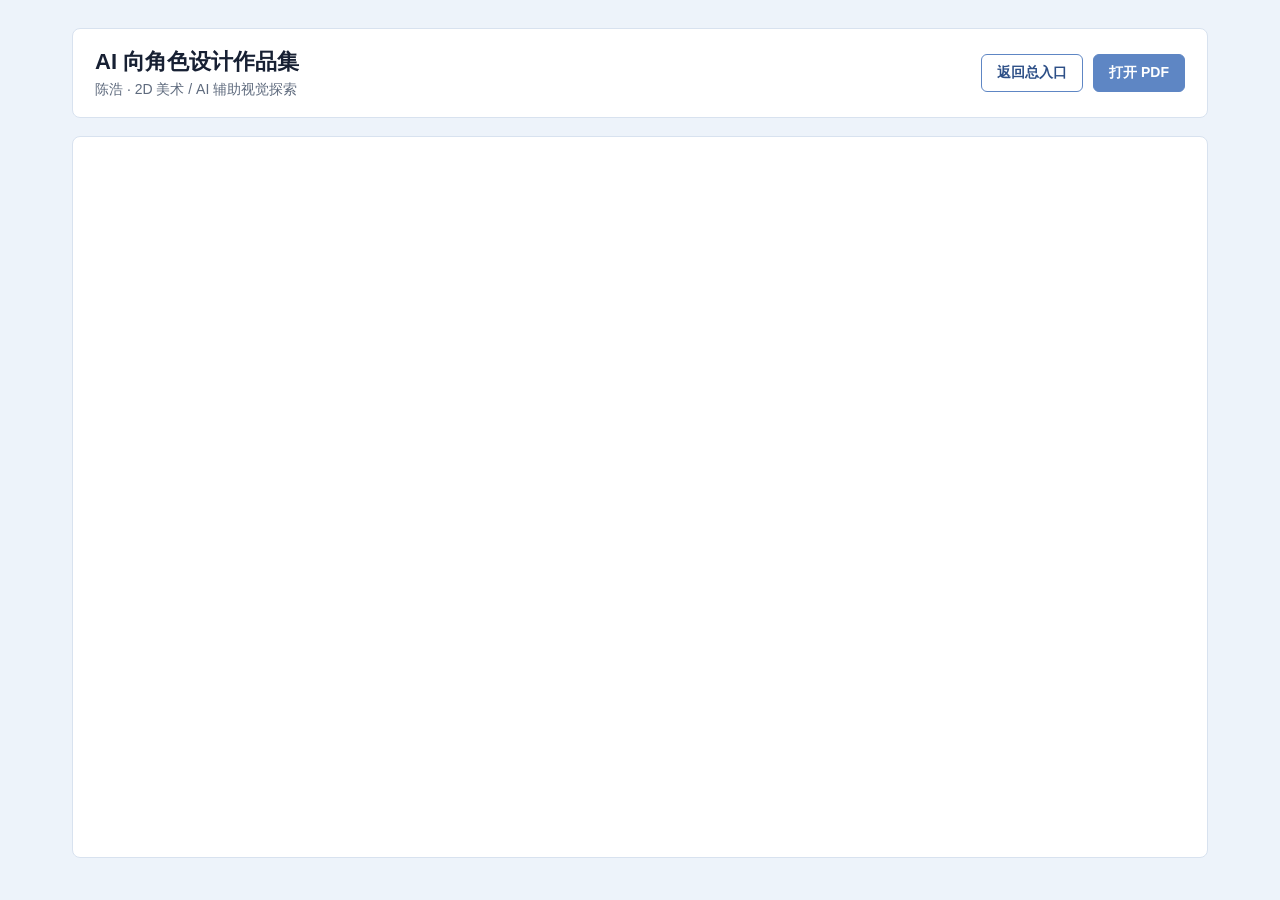
==== portfolio-ai/index.html @ c05005b7 "Publish portfolio pages" ====
<!doctype html>
<html lang="zh-CN">
  <head>
    <meta charset="utf-8" />
    <meta name="viewport" content="width=device-width, initial-scale=1" />
    <title>AI 向角色设计作品集 - 陈浩</title>
    <link rel="stylesheet" href="../styles.css" />
  </head>
  <body>
    <main class="shell">
      <header class="topbar">
        <div class="brand">
          <strong>AI 向角色设计作品集</strong>
          <span>陈浩 · 2D 美术 / AI 辅助视觉探索</span>
        </div>
        <nav class="actions" aria-label="页面操作">
          <a class="button" href="../">返回总入口</a>
          <a class="button primary" href="../assets/portfolio-ai.pdf">打开 PDF</a>
        </nav>
      </header>

      <section class="viewer" aria-label="AI 向角色设计作品集 PDF">
        <object data="../assets/portfolio-ai.pdf" type="application/pdf">
          <iframe title="AI 向角色设计作品集 PDF" src="../assets/portfolio-ai.pdf"></iframe>
        </object>
      </section>
    </main>
  </body>
</html>
---- styles.css ----
:root {
  color-scheme: light;
  --ink: #172033;
  --muted: #5e6a7d;
  --line: #d8e2ef;
  --panel: #f5f8fc;
  --accent: #5e86c4;
  --accent-dark: #2d4f87;
  --white: #ffffff;
}

* {
  box-sizing: border-box;
}

body {
  margin: 0;
  min-height: 100vh;
  font-family: "Microsoft YaHei", "PingFang SC", Arial, sans-serif;
  color: var(--ink);
  background: #edf3fa;
}

a {
  color: inherit;
}

.shell {
  max-width: 1180px;
  margin: 0 auto;
  padding: 28px 22px 36px;
}

.topbar {
  display: flex;
  align-items: center;
  justify-content: space-between;
  gap: 20px;
  padding: 18px 22px;
  background: var(--white);
  border: 1px solid var(--line);
  border-radius: 8px;
}

.brand {
  display: grid;
  gap: 4px;
}

.brand strong {
  font-size: 22px;
  letter-spacing: 0;
}

.brand span {
  color: var(--muted);
  font-size: 14px;
}

.actions {
  display: flex;
  flex-wrap: wrap;
  gap: 10px;
}

.button {
  display: inline-flex;
  align-items: center;
  justify-content: center;
  min-height: 38px;
  padding: 0 15px;
  border: 1px solid var(--accent);
  border-radius: 6px;
  color: var(--accent-dark);
  background: var(--white);
  text-decoration: none;
  font-size: 14px;
  font-weight: 700;
}

.button.primary {
  color: var(--white);
  background: var(--accent);
}

.grid {
  display: grid;
  grid-template-columns: repeat(2, minmax(0, 1fr));
  gap: 18px;
  margin-top: 18px;
}

.card {
  display: grid;
  gap: 14px;
  padding: 22px;
  background: var(--white);
  border: 1px solid var(--line);
  border-radius: 8px;
}

.card h2 {
  margin: 0;
  font-size: 22px;
}

.card p,
.notice p {
  margin: 0;
  color: var(--muted);
  line-height: 1.7;
}

.viewer {
  margin-top: 18px;
  background: var(--white);
  border: 1px solid var(--line);
  border-radius: 8px;
  overflow: hidden;
}

.viewer iframe,
.viewer object {
  display: block;
  width: 100%;
  height: calc(100vh - 180px);
  min-height: 680px;
  border: 0;
}

.notice {
  margin-top: 18px;
  padding: 16px 18px;
  background: var(--panel);
  border: 1px solid var(--line);
  border-radius: 8px;
}

@media (max-width: 760px) {
  .topbar {
    align-items: flex-start;
    flex-direction: column;
  }

  .grid {
    grid-template-columns: 1fr;
  }

  .viewer iframe,
  .viewer object {
    height: 72vh;
    min-height: 520px;
  }
}
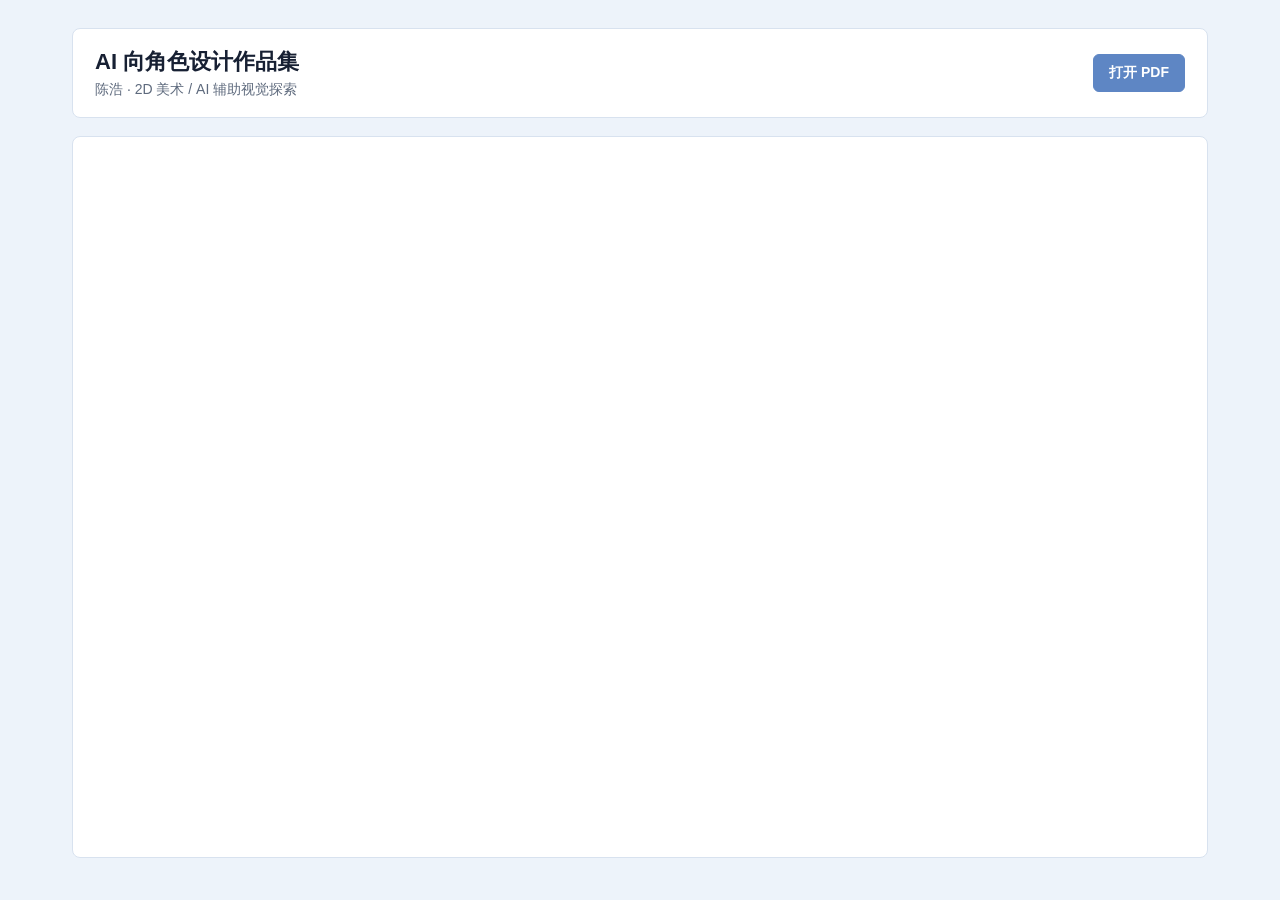
==== commit 396c5a7a: "Remove portfolio back links" ====
--- a/portfolio-ai/index.html
+++ b/portfolio-ai/index.html
@@ -14,7 +14,6 @@
           <span>陈浩 · 2D 美术 / AI 辅助视觉探索</span>
         </div>
         <nav class="actions" aria-label="页面操作">
-          <a class="button" href="../">返回总入口</a>
           <a class="button primary" href="../assets/portfolio-ai.pdf">打开 PDF</a>
         </nav>
       </header>
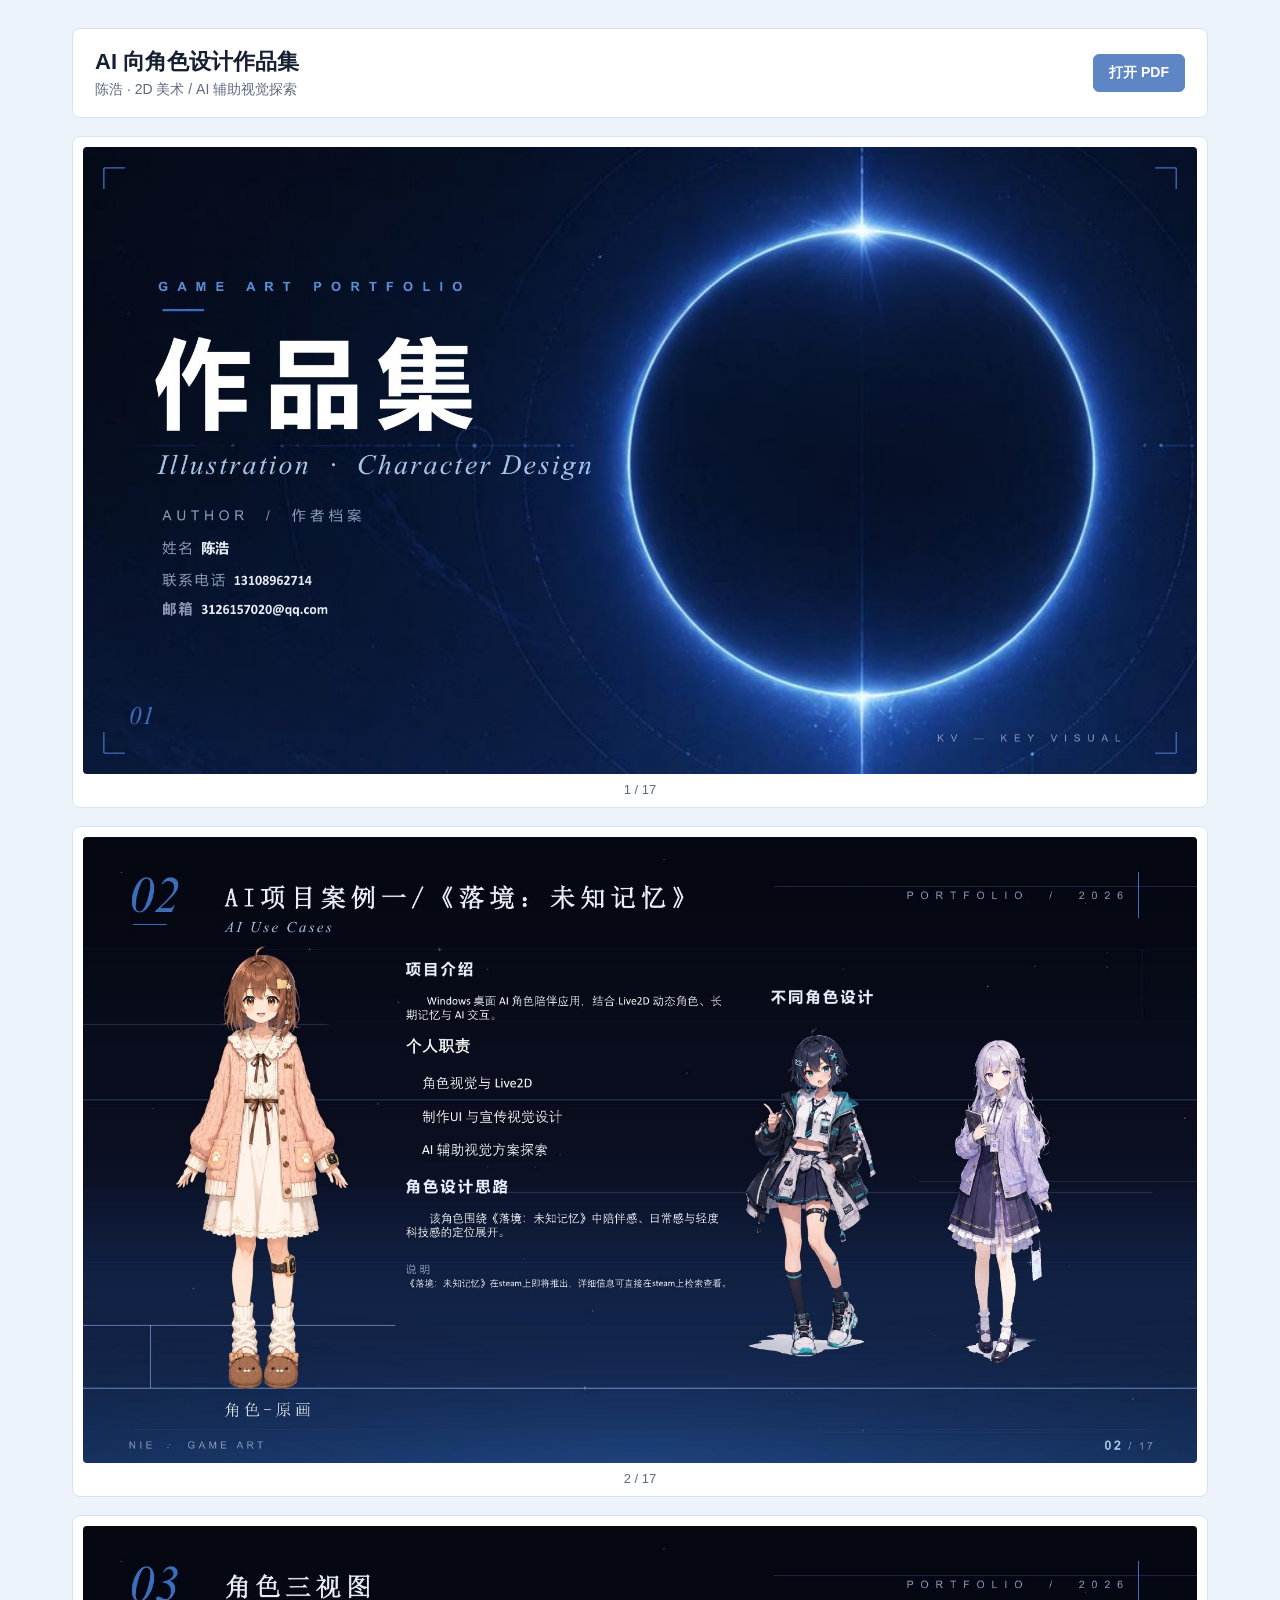
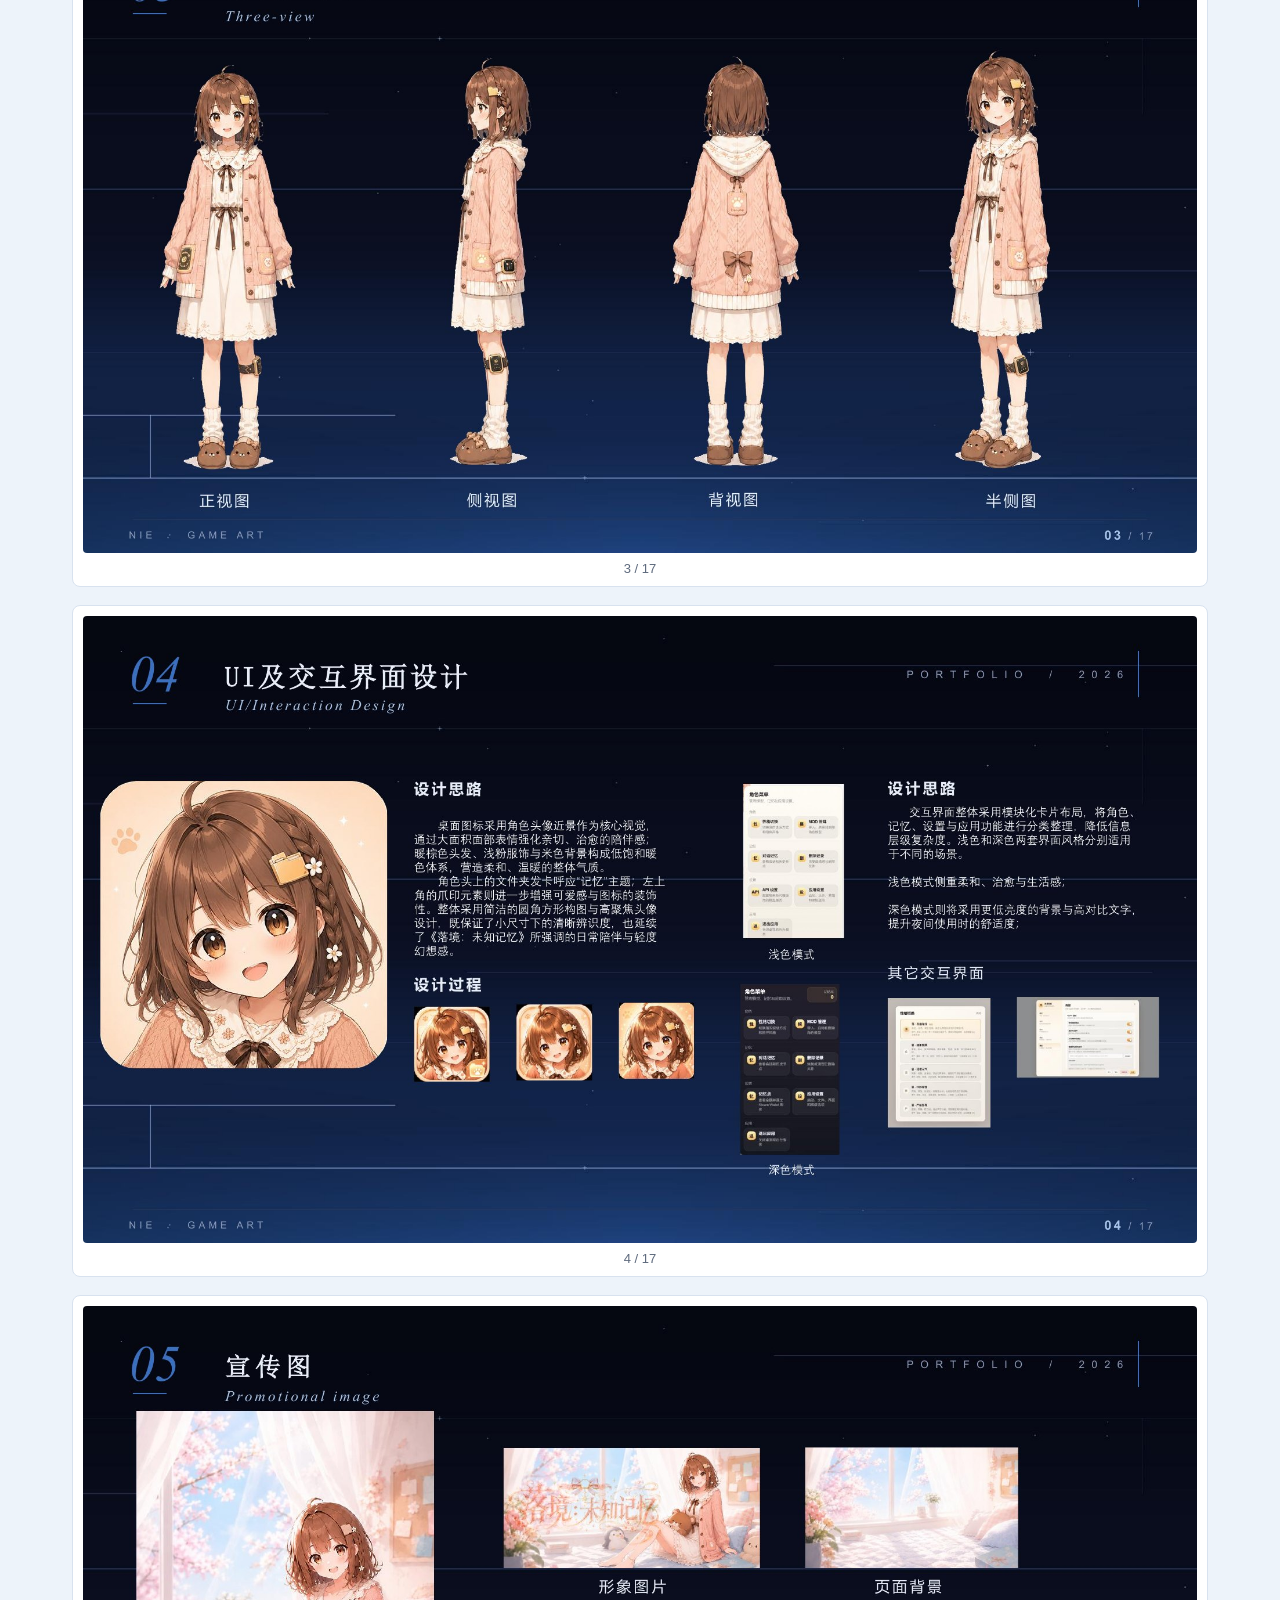
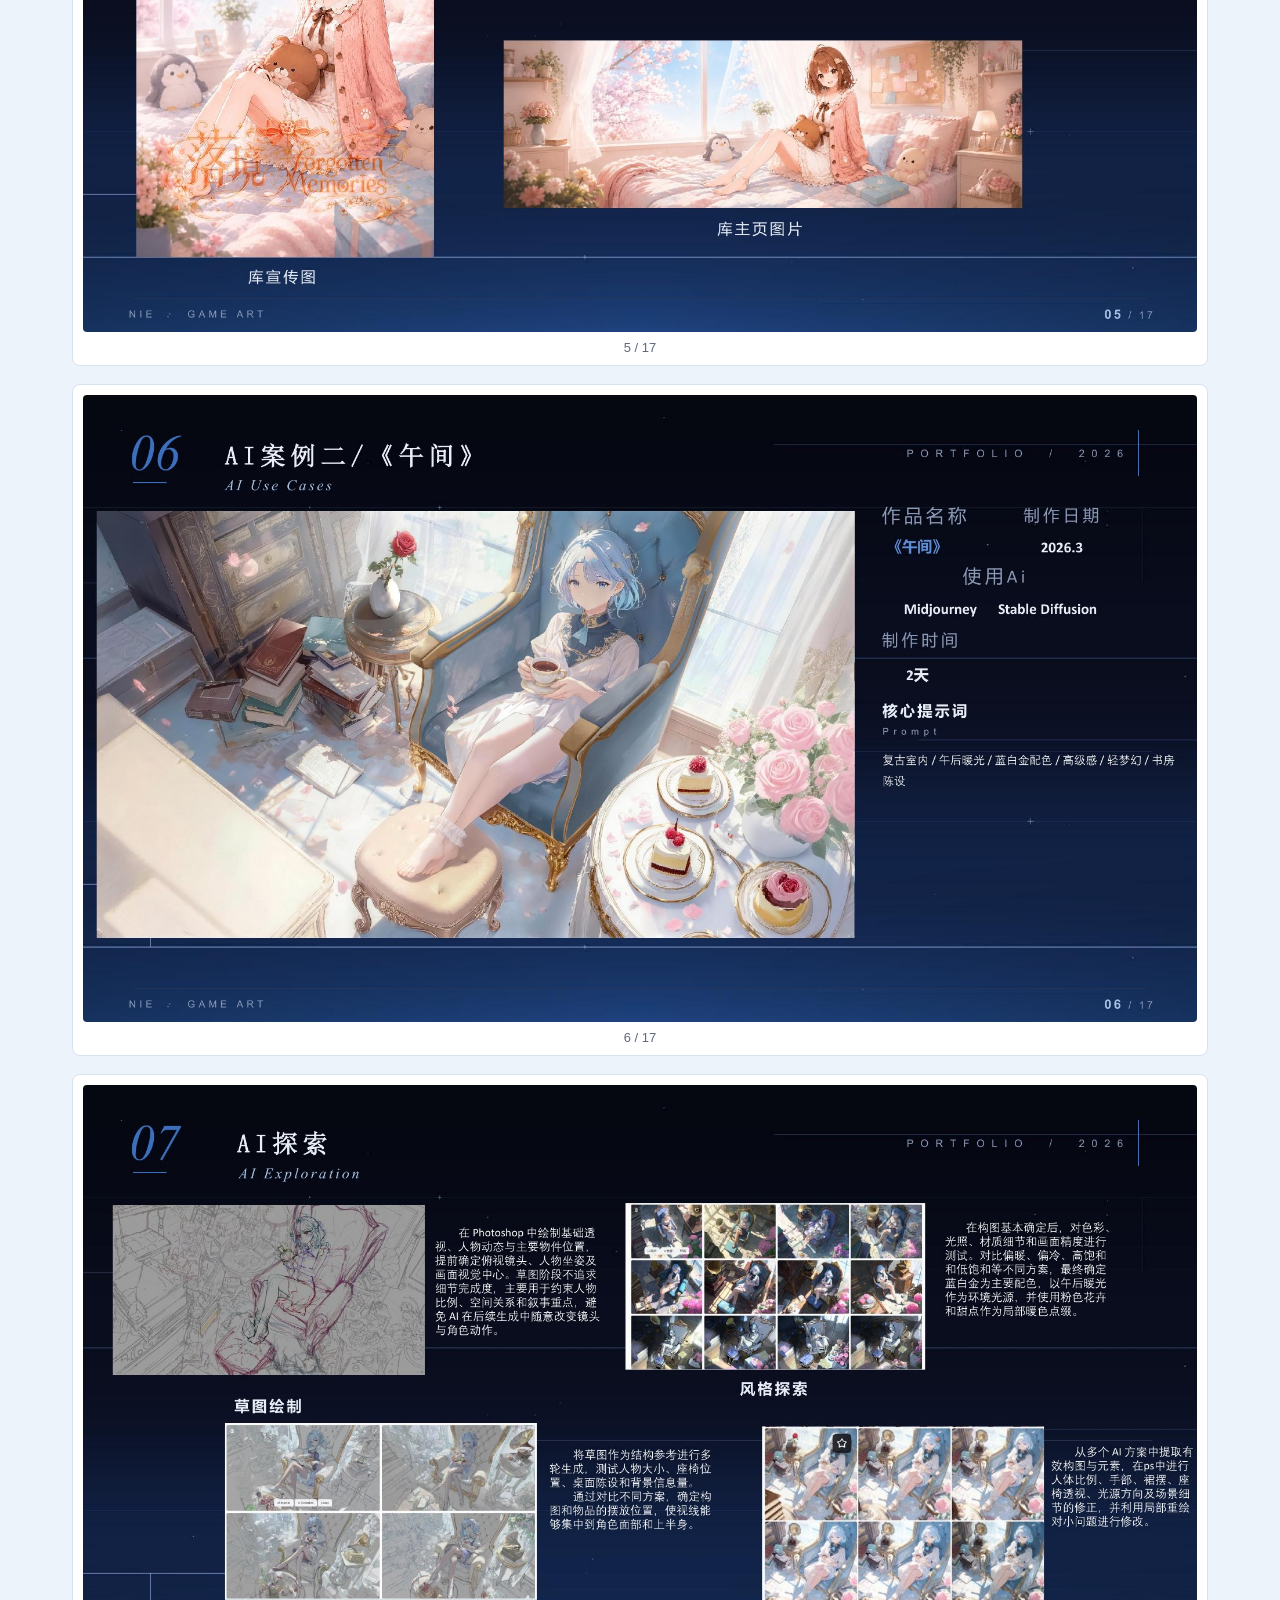
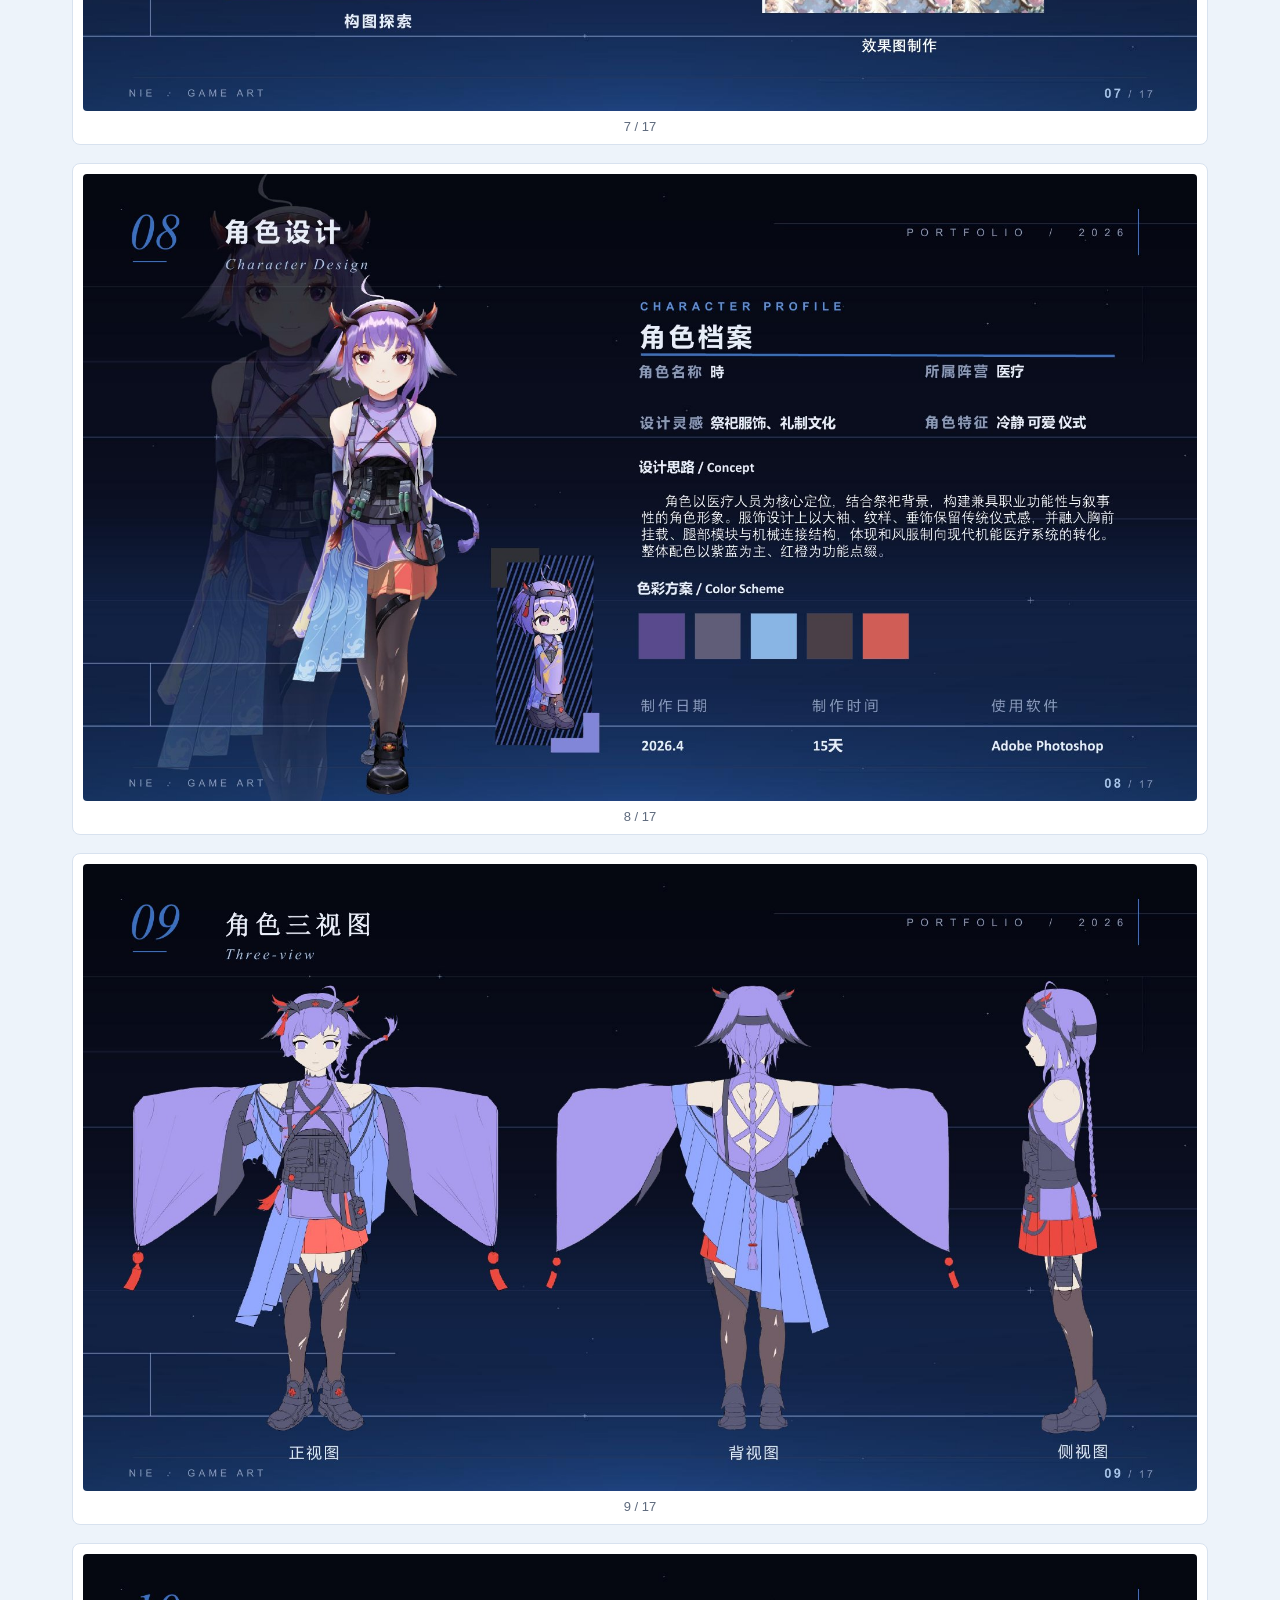
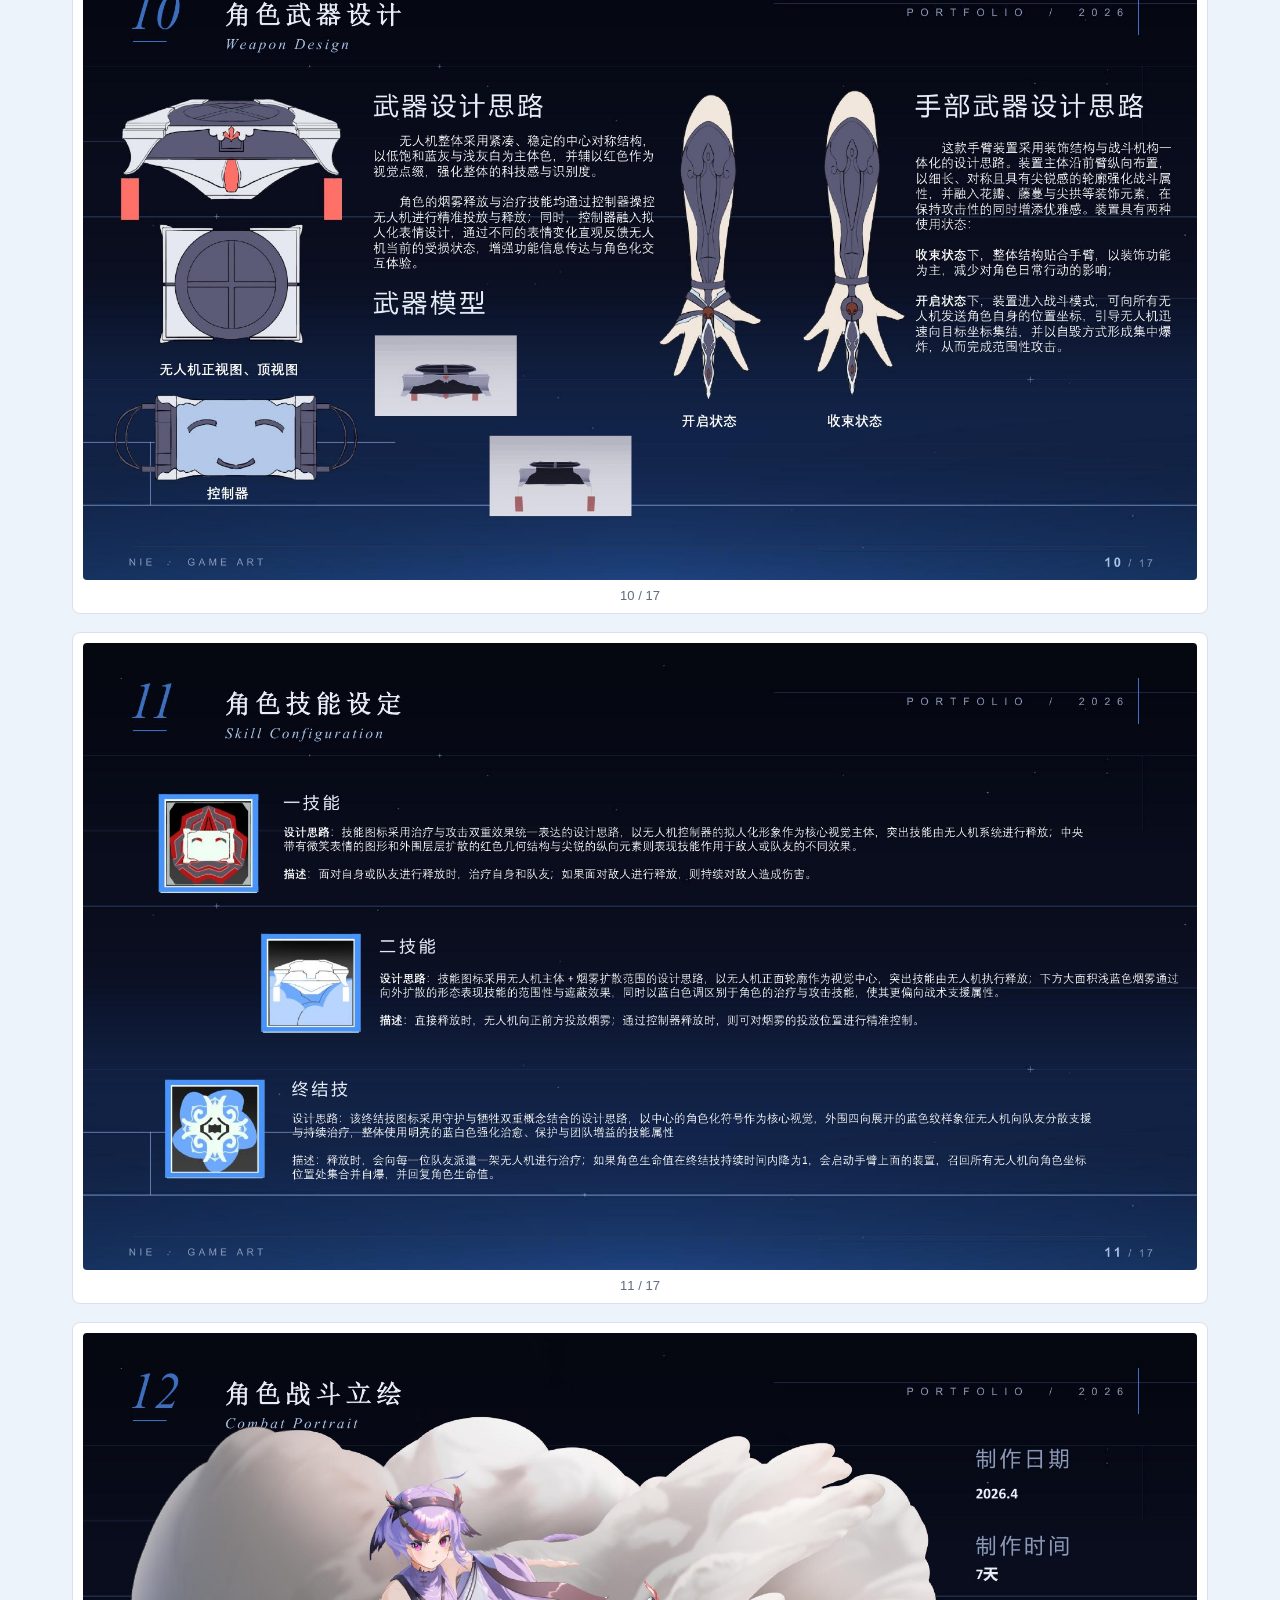
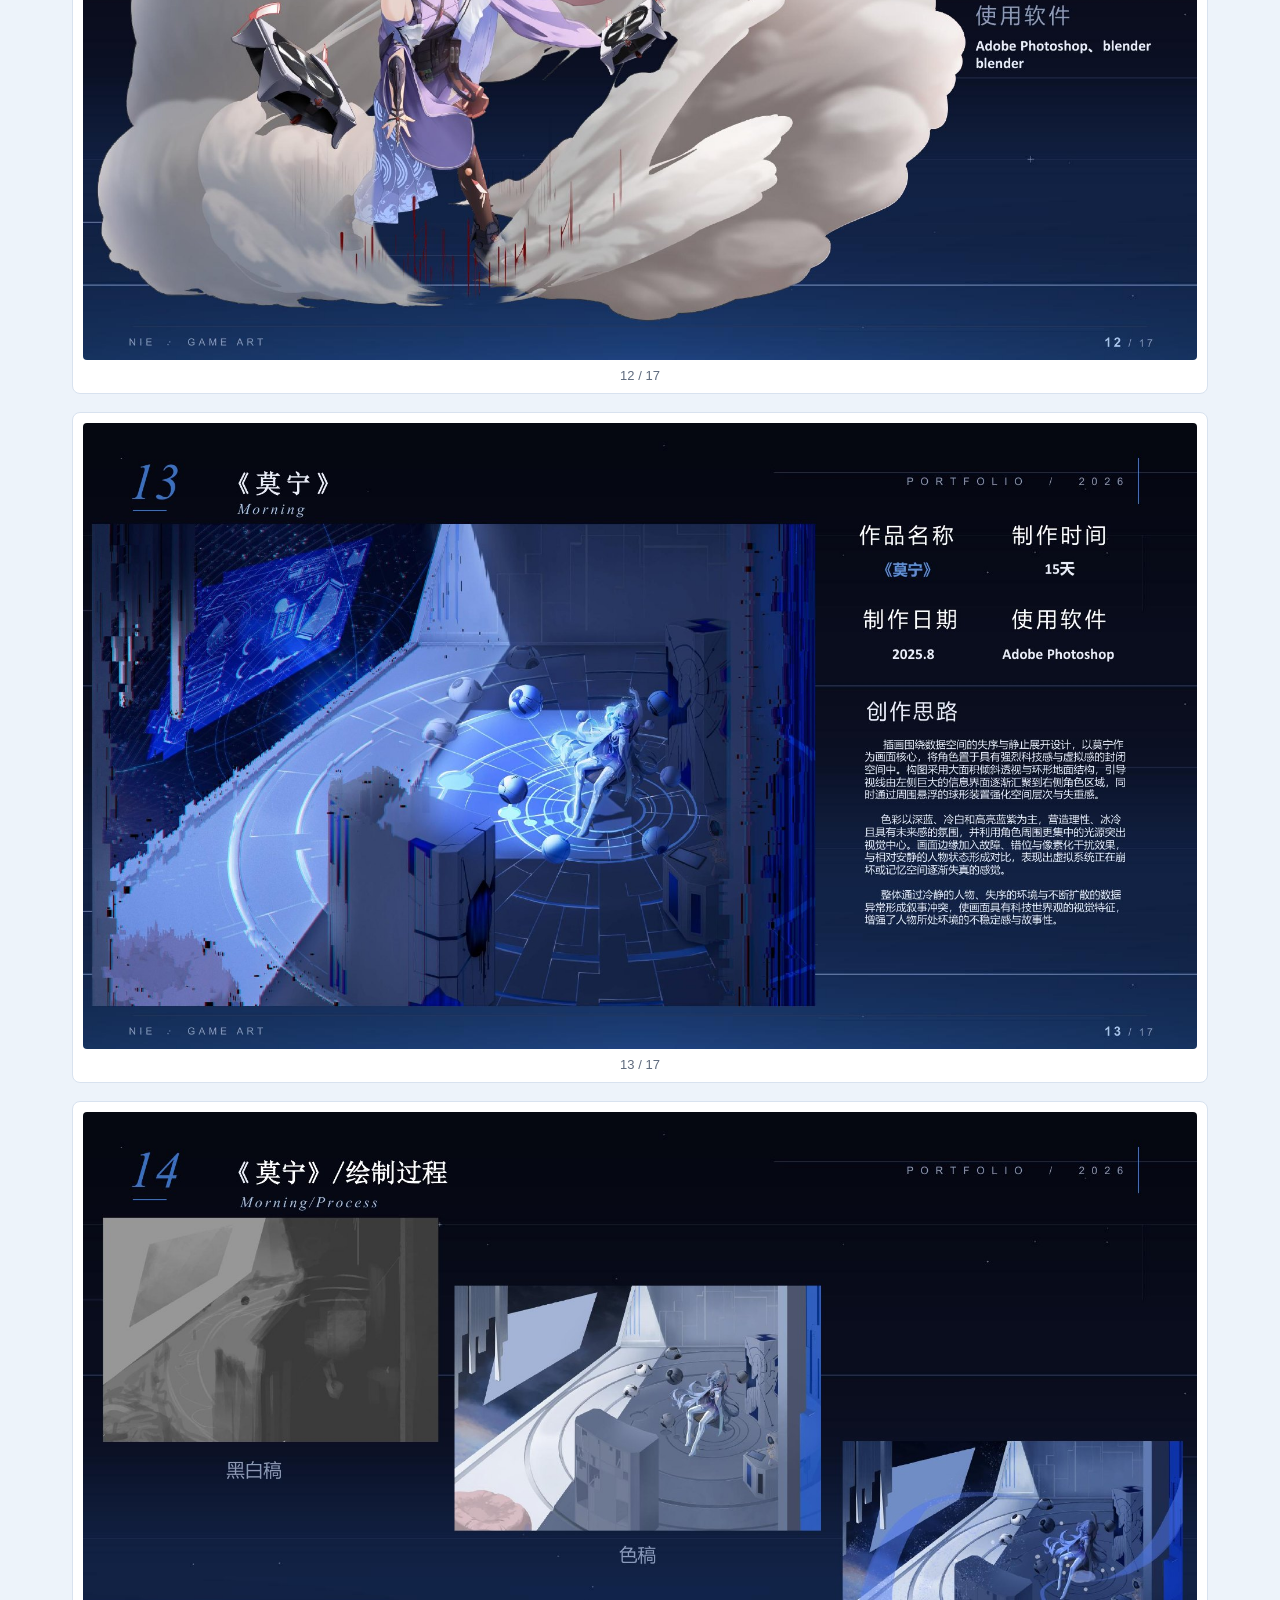
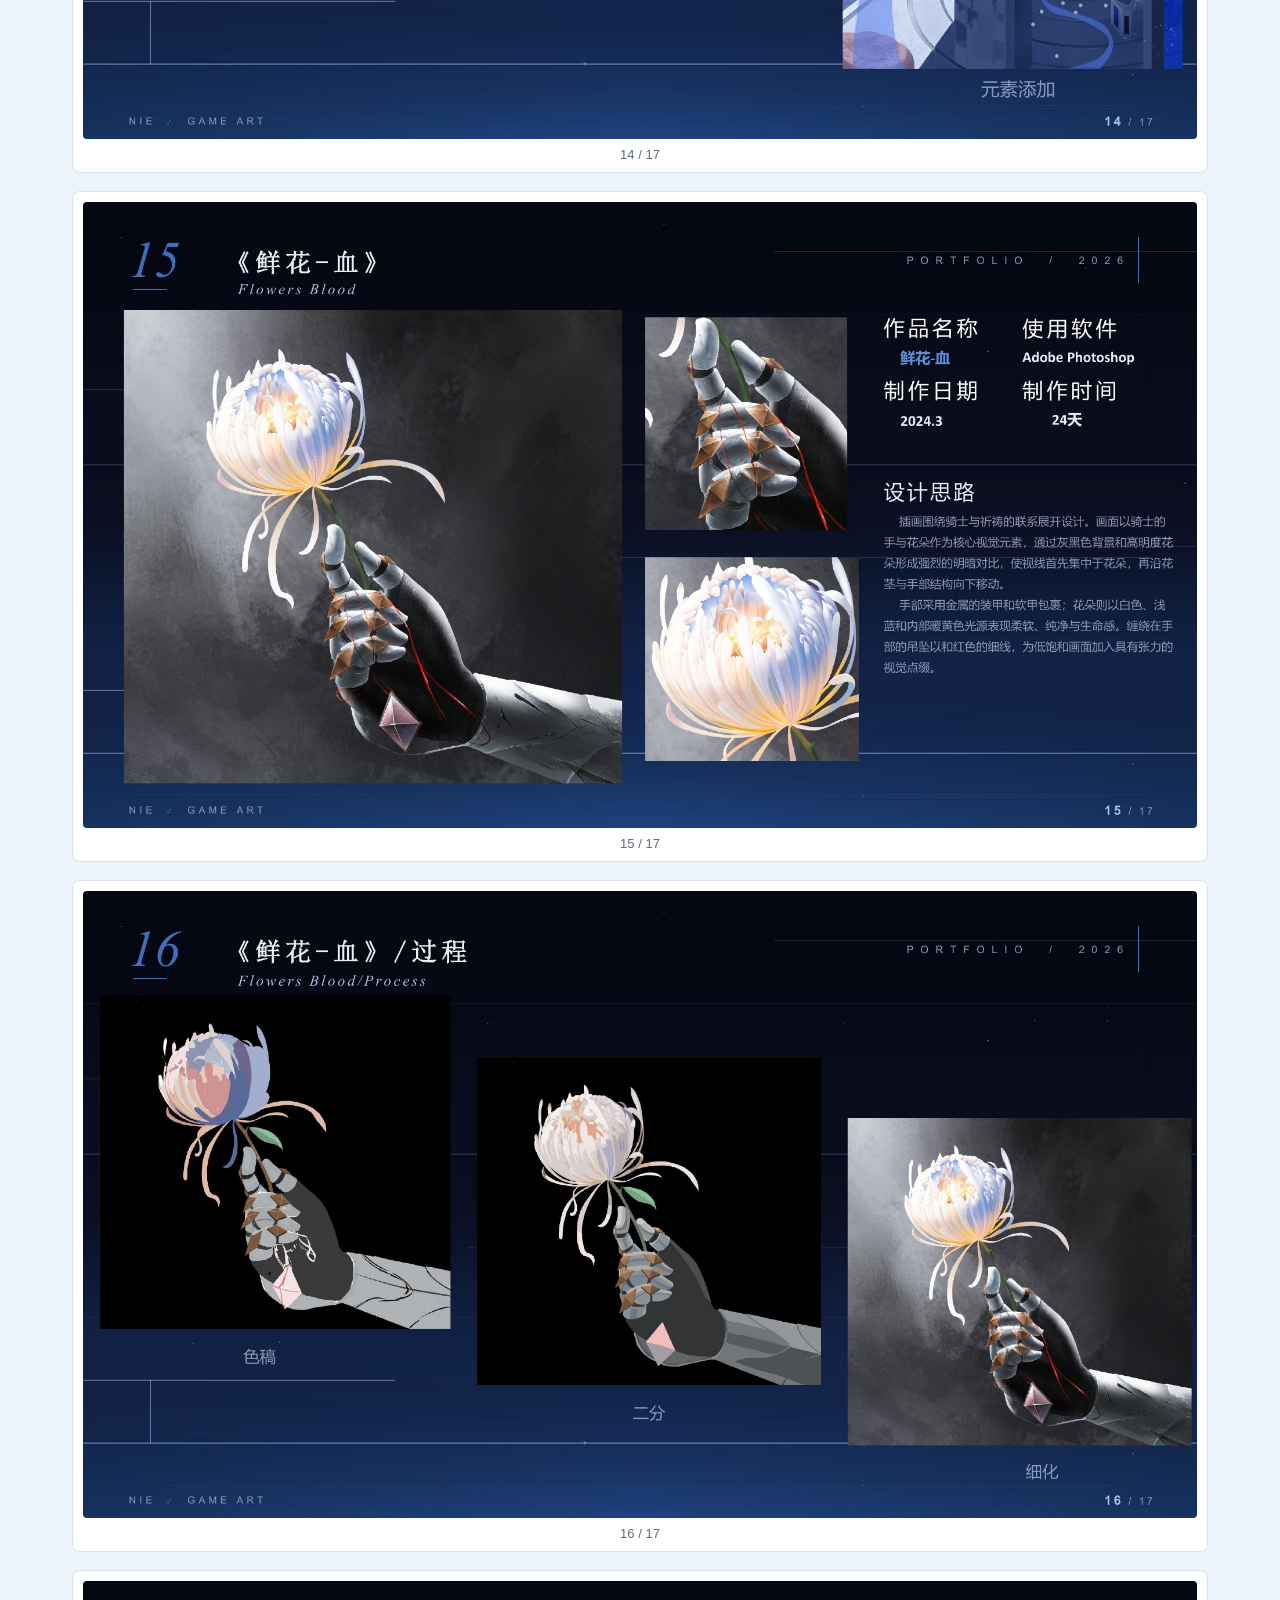
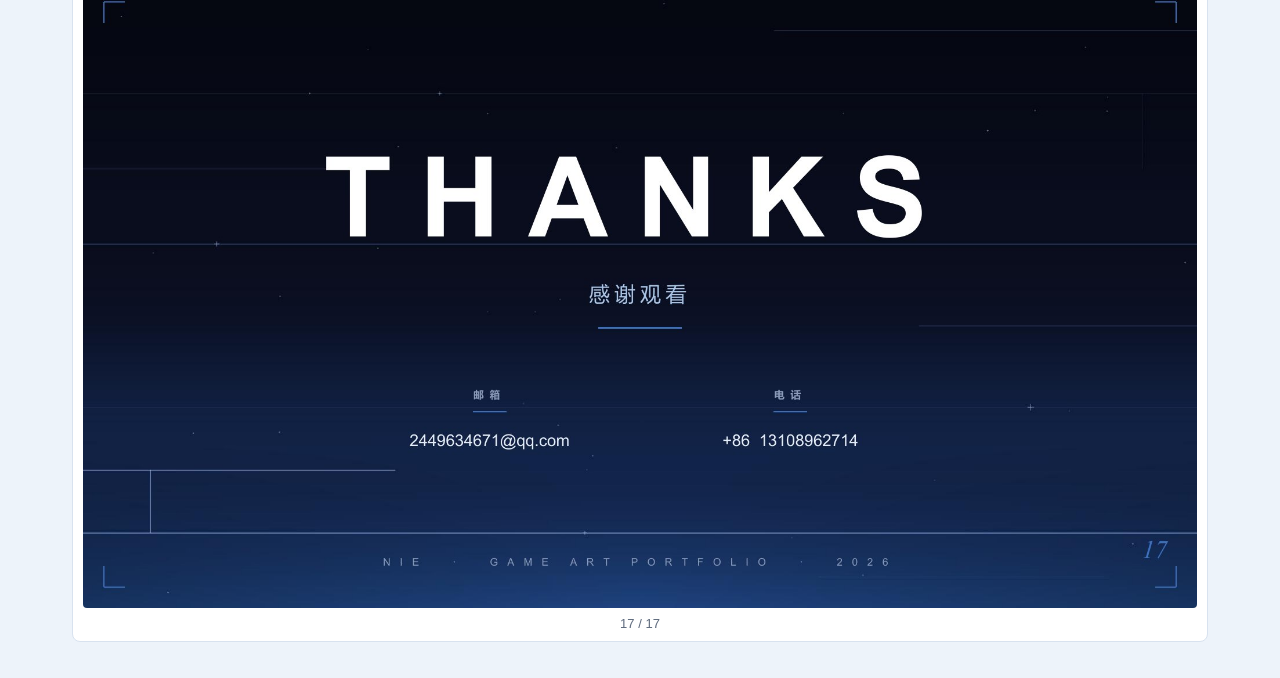
==== commit aa315fda: "Render portfolios as image pages" ====
--- a/portfolio-ai/index.html
+++ b/portfolio-ai/index.html
@@ -18,10 +18,75 @@
         </nav>
       </header>
 
-      <section class="viewer" aria-label="AI 向角色设计作品集 PDF">
-        <object data="../assets/portfolio-ai.pdf" type="application/pdf">
-          <iframe title="AI 向角色设计作品集 PDF" src="../assets/portfolio-ai.pdf"></iframe>
-        </object>
+      <section class="page-viewer" aria-label="AI 向角色设计作品集页面预览">
+        <figure class="page-card">
+          <img src="../assets/portfolio-ai-pages/page-01.jpg" alt="AI 向角色设计作品集 第 1 页 / 共 17 页" loading="eager" decoding="async" />
+          <figcaption>1 / 17</figcaption>
+        </figure>
+        <figure class="page-card">
+          <img src="../assets/portfolio-ai-pages/page-02.jpg" alt="AI 向角色设计作品集 第 2 页 / 共 17 页" loading="lazy" decoding="async" />
+          <figcaption>2 / 17</figcaption>
+        </figure>
+        <figure class="page-card">
+          <img src="../assets/portfolio-ai-pages/page-03.jpg" alt="AI 向角色设计作品集 第 3 页 / 共 17 页" loading="lazy" decoding="async" />
+          <figcaption>3 / 17</figcaption>
+        </figure>
+        <figure class="page-card">
+          <img src="../assets/portfolio-ai-pages/page-04.jpg" alt="AI 向角色设计作品集 第 4 页 / 共 17 页" loading="lazy" decoding="async" />
+          <figcaption>4 / 17</figcaption>
+        </figure>
+        <figure class="page-card">
+          <img src="../assets/portfolio-ai-pages/page-05.jpg" alt="AI 向角色设计作品集 第 5 页 / 共 17 页" loading="lazy" decoding="async" />
+          <figcaption>5 / 17</figcaption>
+        </figure>
+        <figure class="page-card">
+          <img src="../assets/portfolio-ai-pages/page-06.jpg" alt="AI 向角色设计作品集 第 6 页 / 共 17 页" loading="lazy" decoding="async" />
+          <figcaption>6 / 17</figcaption>
+        </figure>
+        <figure class="page-card">
+          <img src="../assets/portfolio-ai-pages/page-07.jpg" alt="AI 向角色设计作品集 第 7 页 / 共 17 页" loading="lazy" decoding="async" />
+          <figcaption>7 / 17</figcaption>
+        </figure>
+        <figure class="page-card">
+          <img src="../assets/portfolio-ai-pages/page-08.jpg" alt="AI 向角色设计作品集 第 8 页 / 共 17 页" loading="lazy" decoding="async" />
+          <figcaption>8 / 17</figcaption>
+        </figure>
+        <figure class="page-card">
+          <img src="../assets/portfolio-ai-pages/page-09.jpg" alt="AI 向角色设计作品集 第 9 页 / 共 17 页" loading="lazy" decoding="async" />
+          <figcaption>9 / 17</figcaption>
+        </figure>
+        <figure class="page-card">
+          <img src="../assets/portfolio-ai-pages/page-10.jpg" alt="AI 向角色设计作品集 第 10 页 / 共 17 页" loading="lazy" decoding="async" />
+          <figcaption>10 / 17</figcaption>
+        </figure>
+        <figure class="page-card">
+          <img src="../assets/portfolio-ai-pages/page-11.jpg" alt="AI 向角色设计作品集 第 11 页 / 共 17 页" loading="lazy" decoding="async" />
+          <figcaption>11 / 17</figcaption>
+        </figure>
+        <figure class="page-card">
+          <img src="../assets/portfolio-ai-pages/page-12.jpg" alt="AI 向角色设计作品集 第 12 页 / 共 17 页" loading="lazy" decoding="async" />
+          <figcaption>12 / 17</figcaption>
+        </figure>
+        <figure class="page-card">
+          <img src="../assets/portfolio-ai-pages/page-13.jpg" alt="AI 向角色设计作品集 第 13 页 / 共 17 页" loading="lazy" decoding="async" />
+          <figcaption>13 / 17</figcaption>
+        </figure>
+        <figure class="page-card">
+          <img src="../assets/portfolio-ai-pages/page-14.jpg" alt="AI 向角色设计作品集 第 14 页 / 共 17 页" loading="lazy" decoding="async" />
+          <figcaption>14 / 17</figcaption>
+        </figure>
+        <figure class="page-card">
+          <img src="../assets/portfolio-ai-pages/page-15.jpg" alt="AI 向角色设计作品集 第 15 页 / 共 17 页" loading="lazy" decoding="async" />
+          <figcaption>15 / 17</figcaption>
+        </figure>
+        <figure class="page-card">
+          <img src="../assets/portfolio-ai-pages/page-16.jpg" alt="AI 向角色设计作品集 第 16 页 / 共 17 页" loading="lazy" decoding="async" />
+          <figcaption>16 / 17</figcaption>
+        </figure>
+        <figure class="page-card">
+          <img src="../assets/portfolio-ai-pages/page-17.jpg" alt="AI 向角色设计作品集 第 17 页 / 共 17 页" loading="lazy" decoding="async" />
+          <figcaption>17 / 17</figcaption>
+        </figure>
       </section>
     </main>
   </body>
--- a/styles.css
+++ b/styles.css
@@ -128,6 +128,35 @@
   border: 0;
 }
 
+.page-viewer {
+  display: grid;
+  gap: 18px;
+  margin-top: 18px;
+}
+
+.page-card {
+  margin: 0;
+  padding: 10px;
+  background: var(--white);
+  border: 1px solid var(--line);
+  border-radius: 8px;
+}
+
+.page-card img {
+  display: block;
+  width: 100%;
+  height: auto;
+  border-radius: 4px;
+  background: #ffffff;
+}
+
+.page-card figcaption {
+  padding-top: 8px;
+  color: var(--muted);
+  font-size: 13px;
+  text-align: center;
+}
+
 .notice {
   margin-top: 18px;
   padding: 16px 18px;
@@ -151,4 +180,12 @@
     height: 72vh;
     min-height: 520px;
   }
+
+  .page-viewer {
+    gap: 12px;
+  }
+
+  .page-card {
+    padding: 6px;
+  }
 }
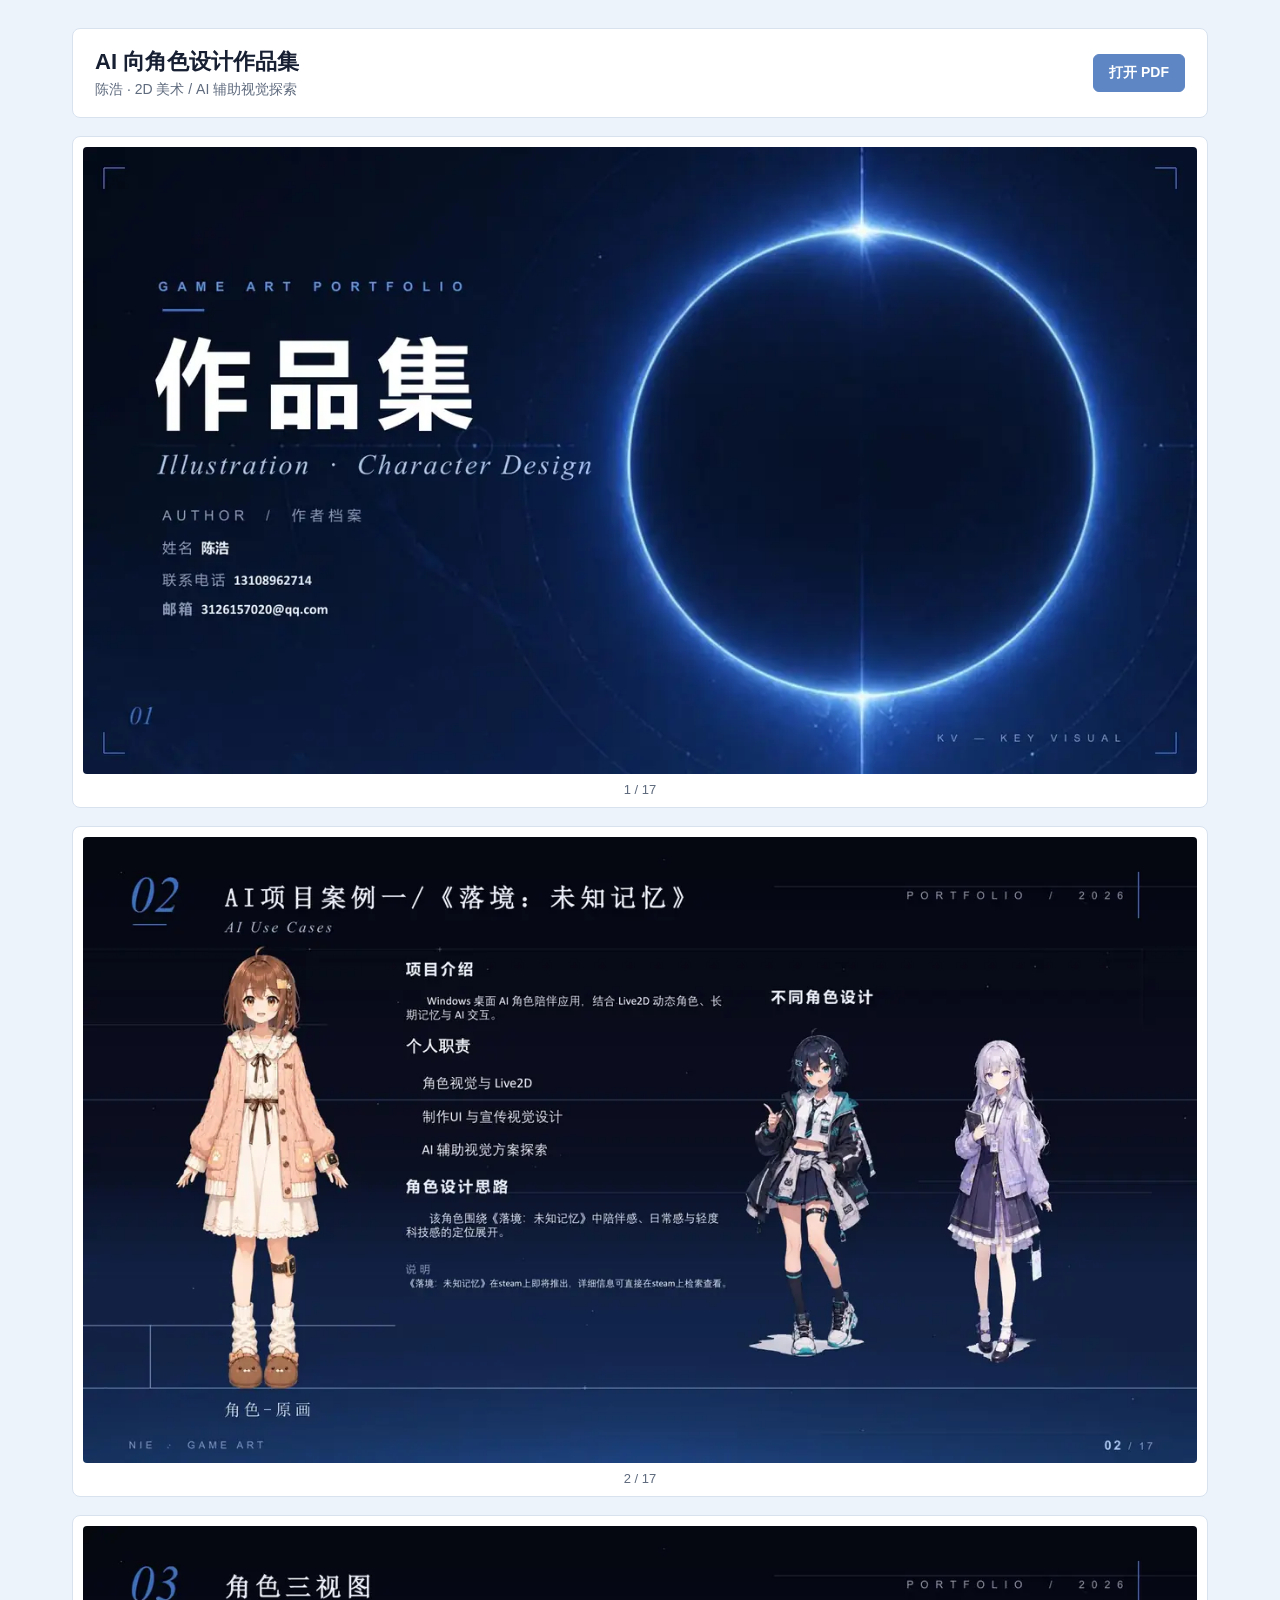
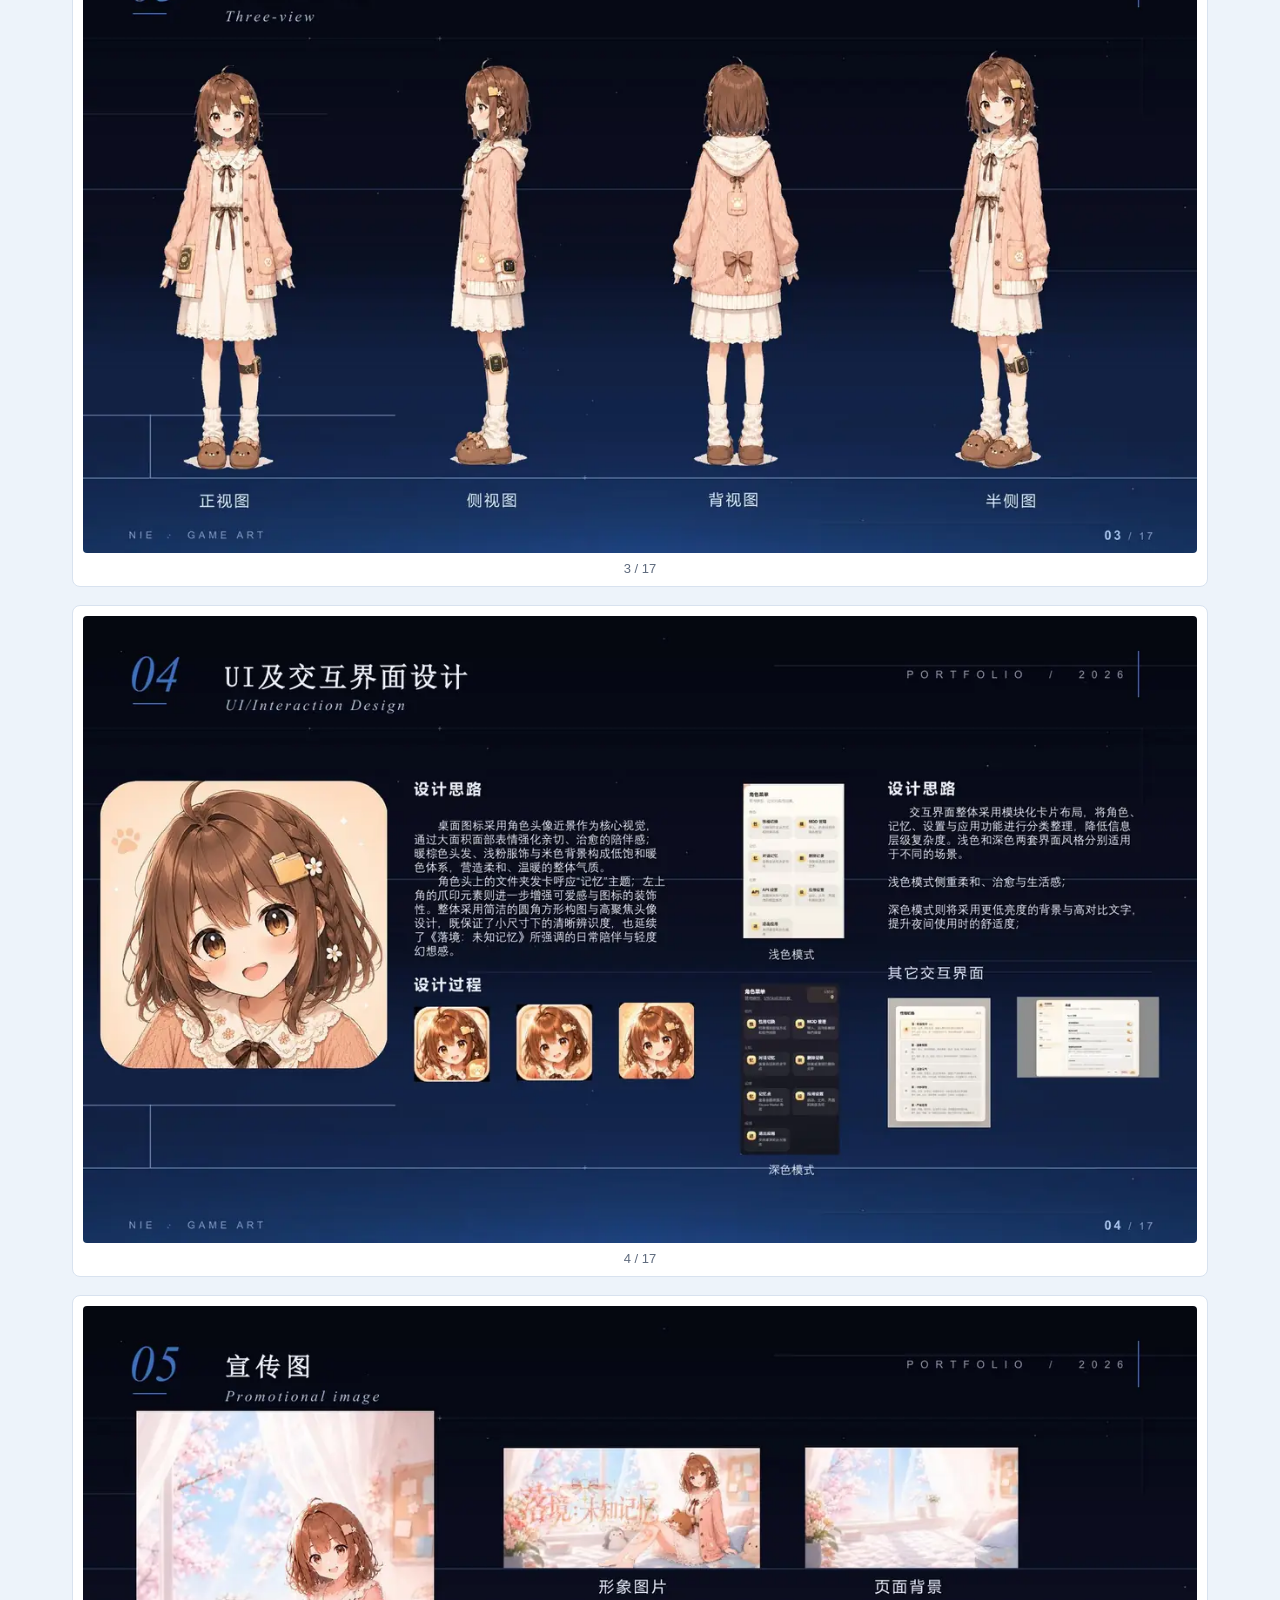
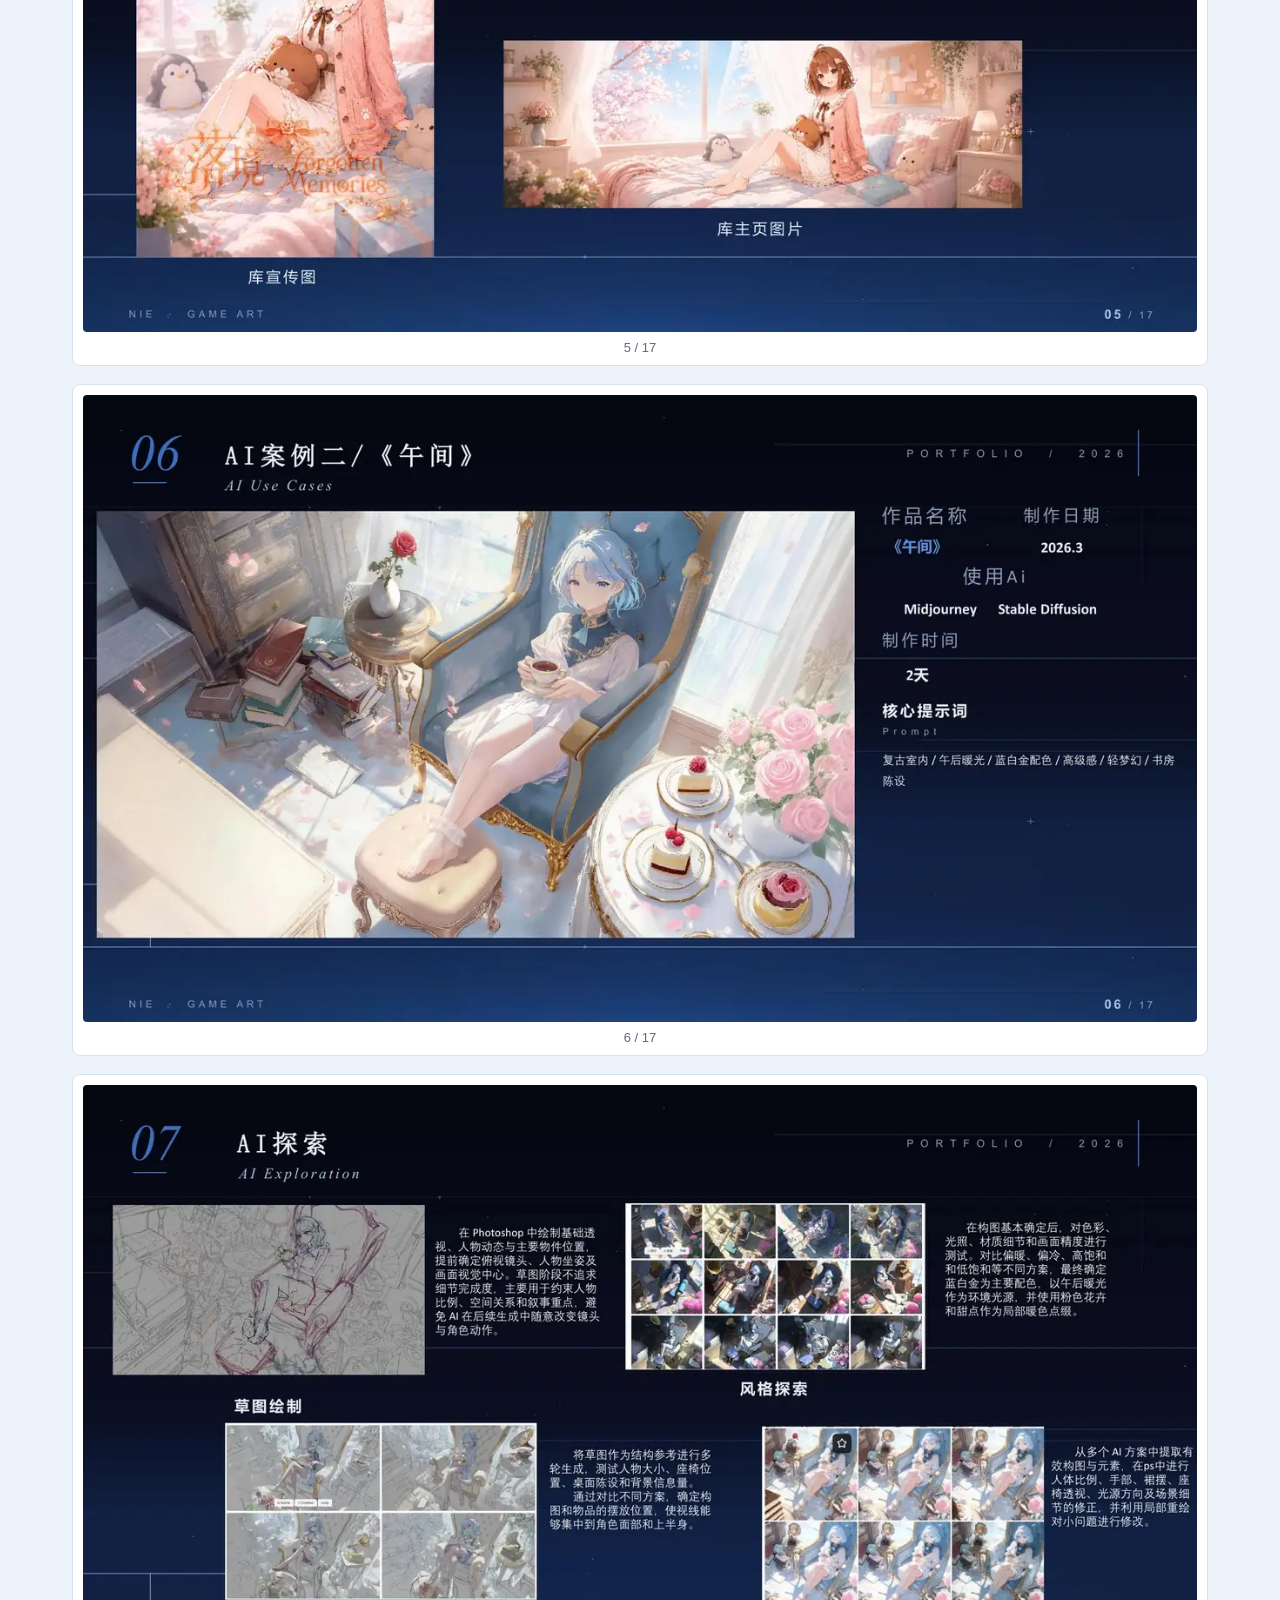
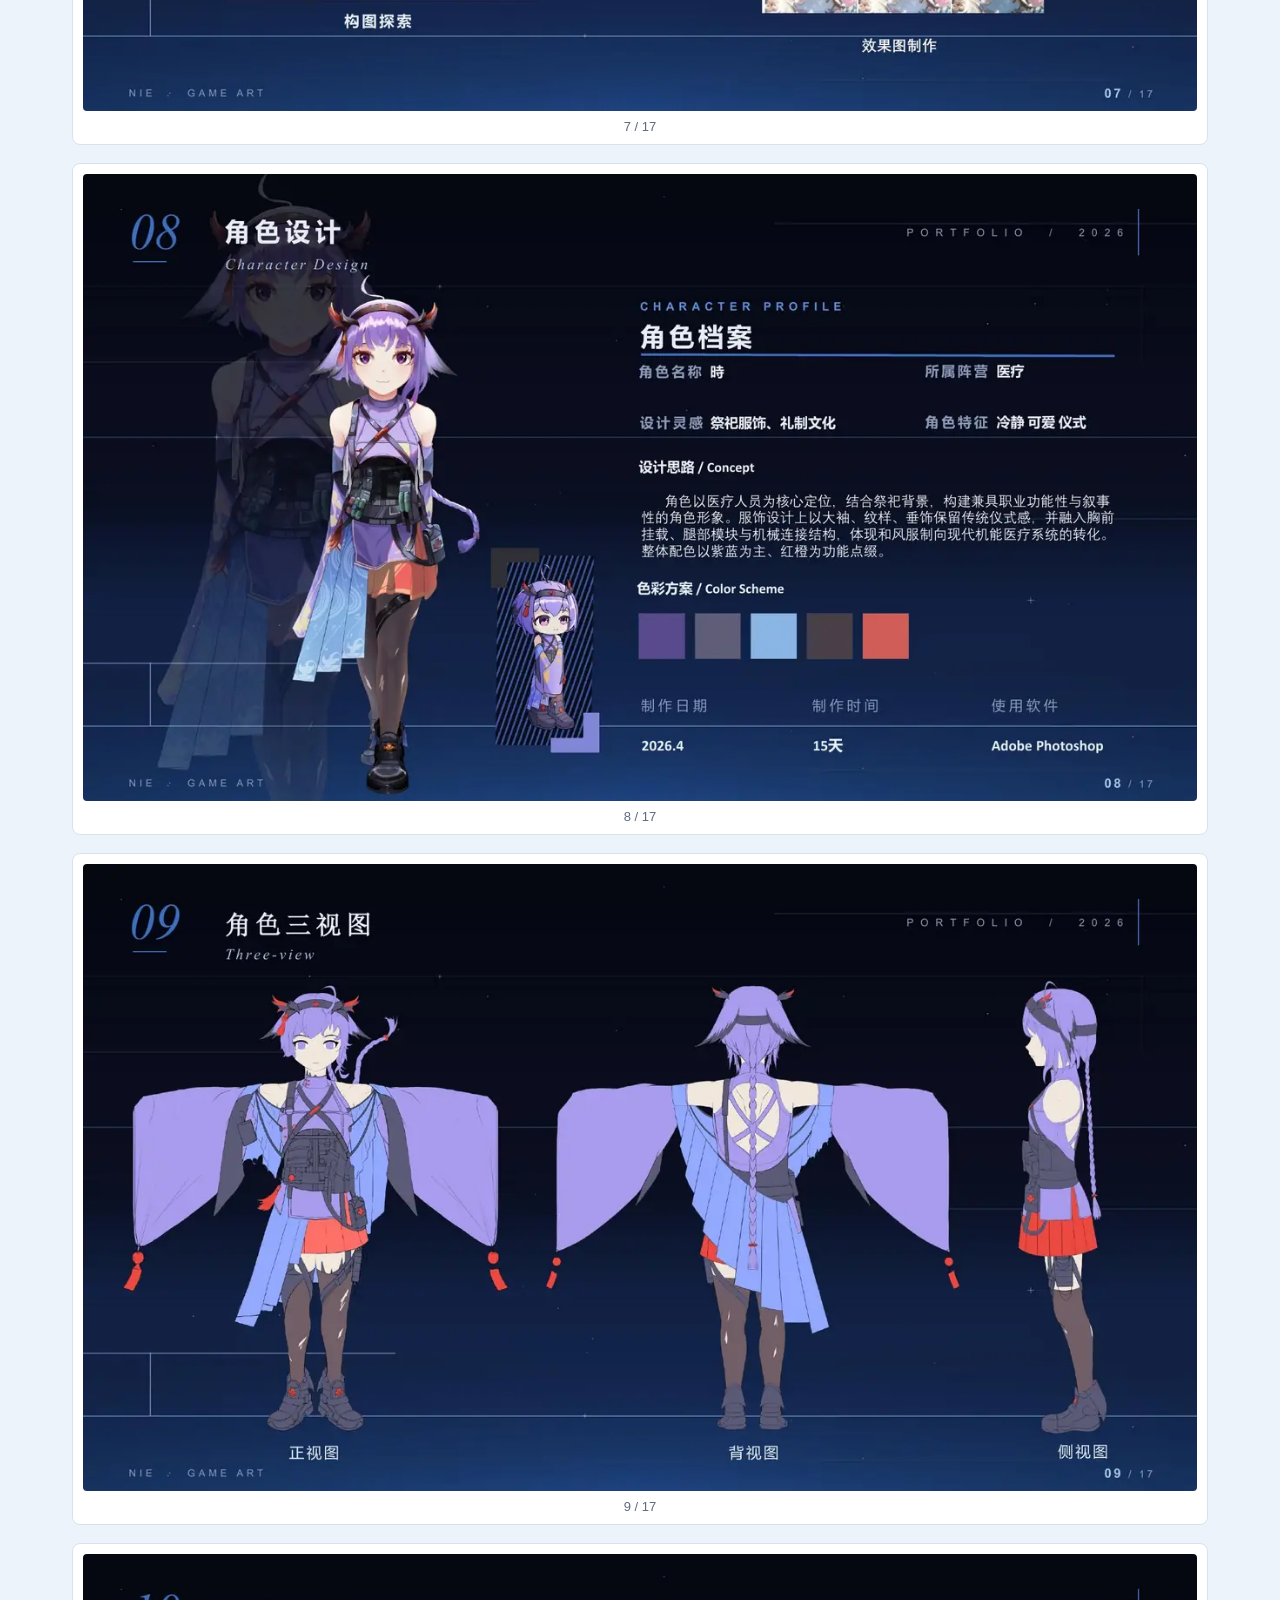
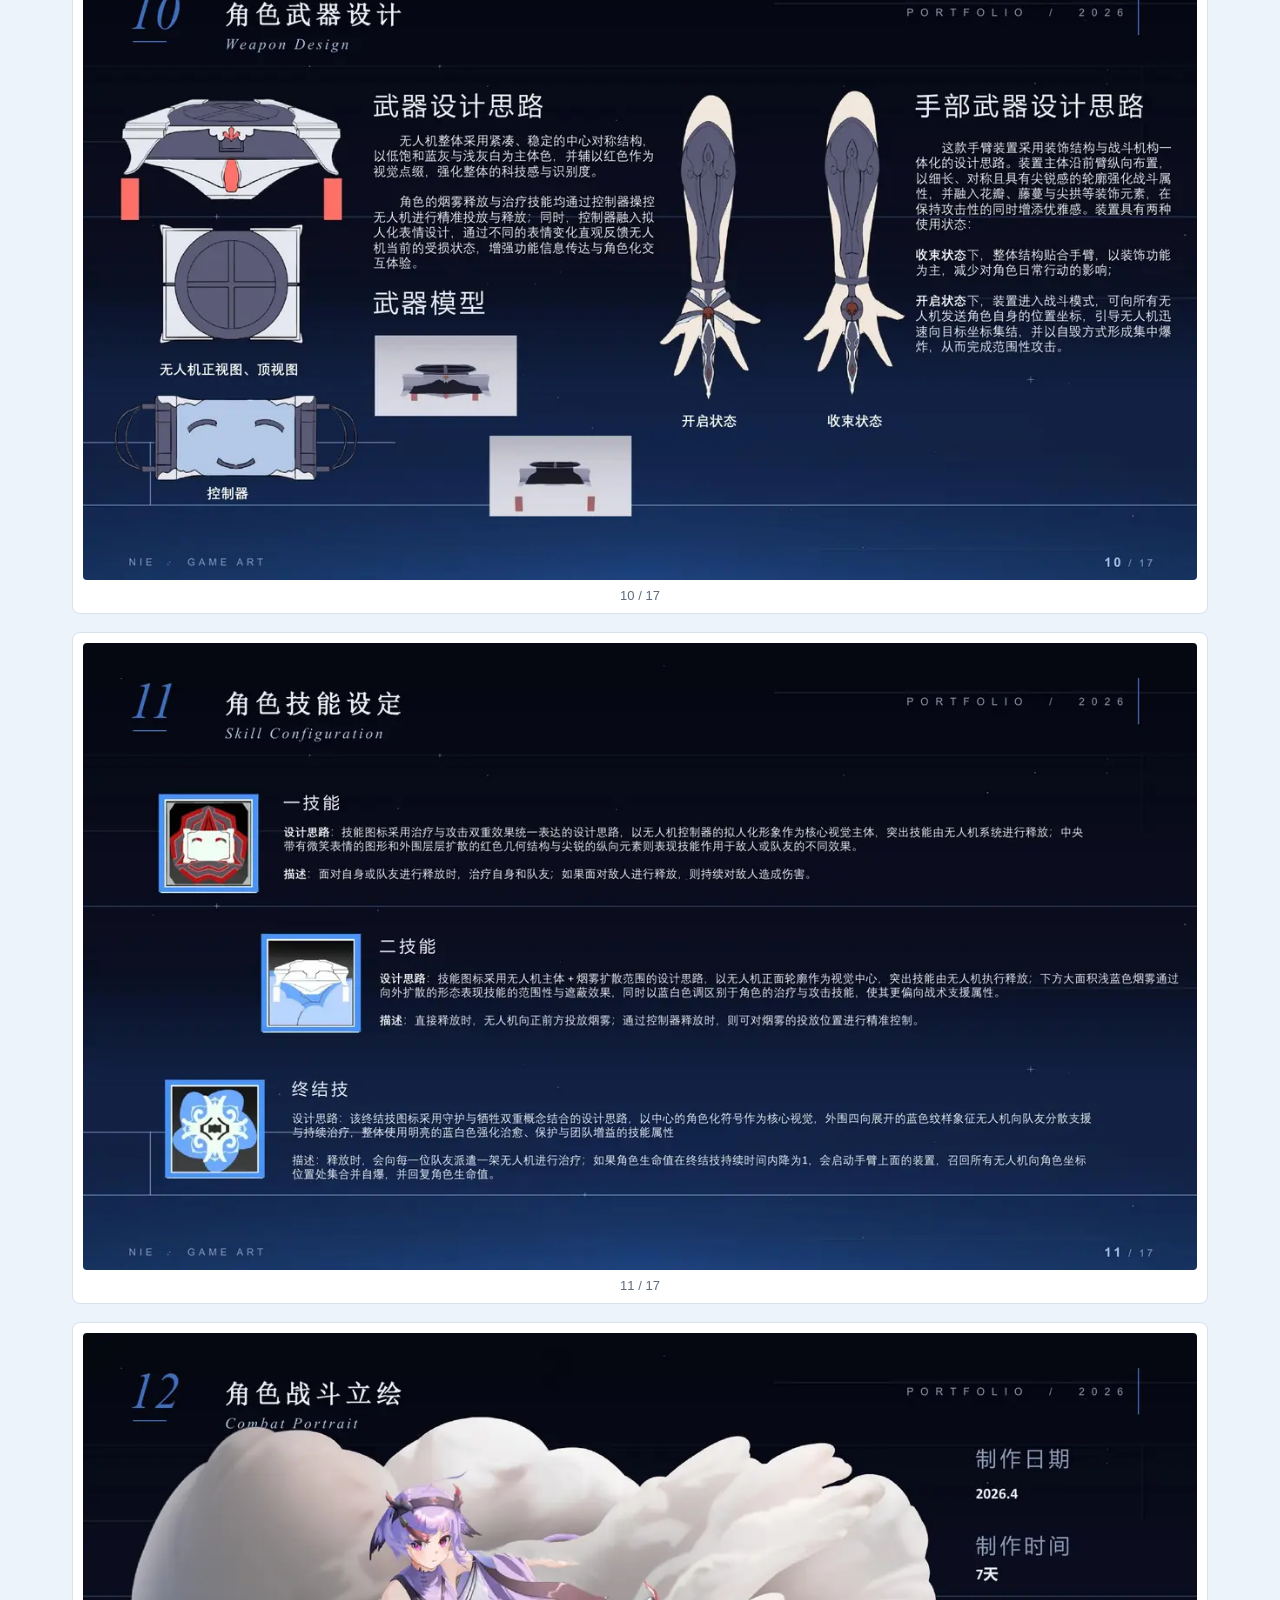
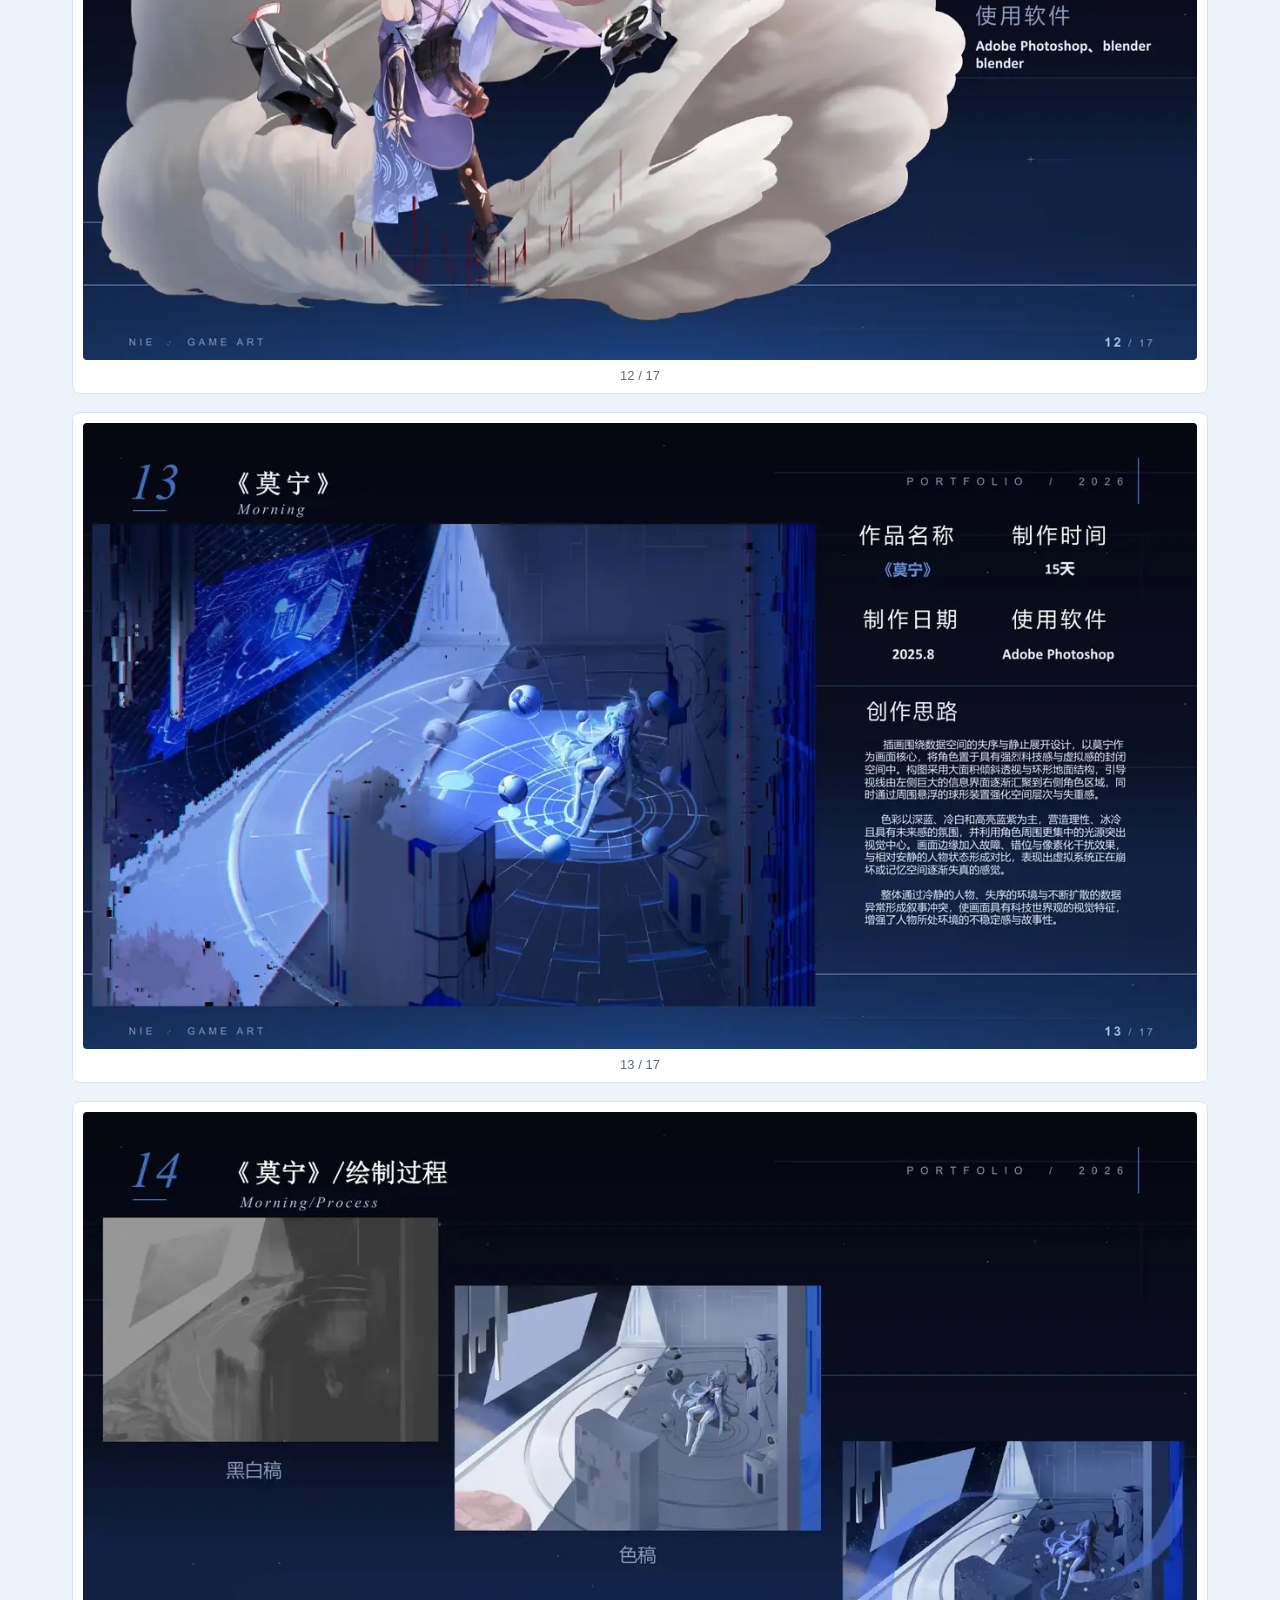
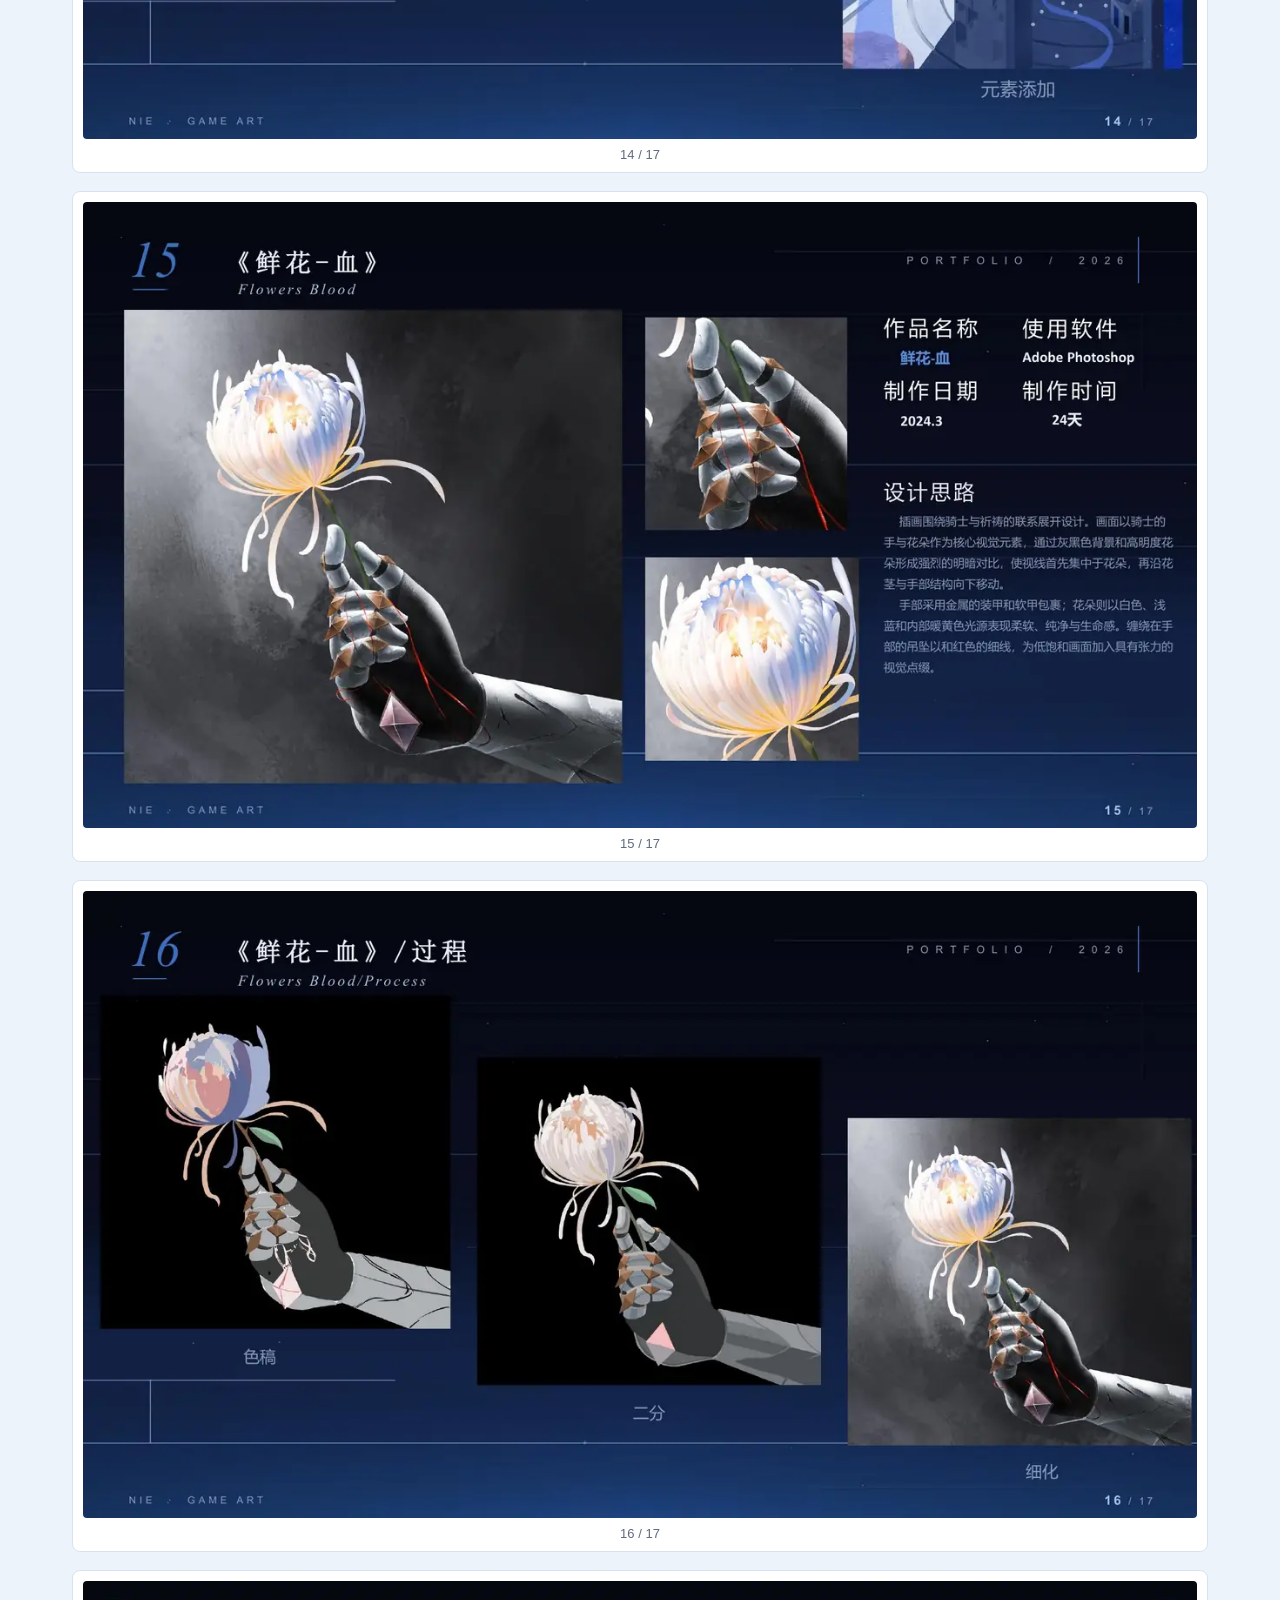
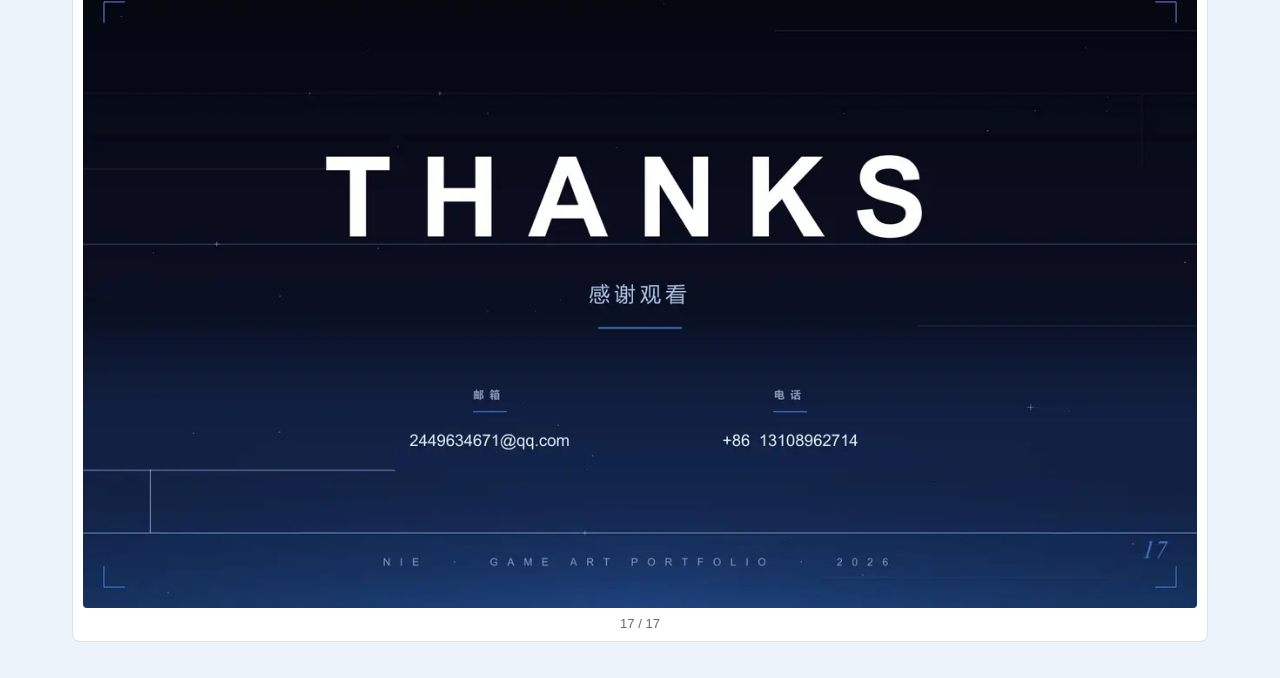
==== commit 7d795de3: "Optimize portfolio image loading" ====
--- a/portfolio-ai/index.html
+++ b/portfolio-ai/index.html
@@ -20,74 +20,75 @@
 
       <section class="page-viewer" aria-label="AI 向角色设计作品集页面预览">
         <figure class="page-card">
-          <img src="../assets/portfolio-ai-pages/page-01.jpg" alt="AI 向角色设计作品集 第 1 页 / 共 17 页" loading="eager" decoding="async" />
+          <img src="../assets/portfolio-ai-pages-web/page-01.webp" loading="eager" fetchpriority="high" width="1280" height="720" alt="AI 向角色设计作品集 第 1 页 / 共 17 页" decoding="async" />
           <figcaption>1 / 17</figcaption>
         </figure>
         <figure class="page-card">
-          <img src="../assets/portfolio-ai-pages/page-02.jpg" alt="AI 向角色设计作品集 第 2 页 / 共 17 页" loading="lazy" decoding="async" />
+          <img src="../assets/portfolio-ai-pages-web/page-02.webp" loading="eager" fetchpriority="high" width="1280" height="720" alt="AI 向角色设计作品集 第 2 页 / 共 17 页" decoding="async" />
           <figcaption>2 / 17</figcaption>
         </figure>
-        <figure class="page-card">
-          <img src="../assets/portfolio-ai-pages/page-03.jpg" alt="AI 向角色设计作品集 第 3 页 / 共 17 页" loading="lazy" decoding="async" />
+        <figure class="page-card page-card-pending">
+          <img data-src="../assets/portfolio-ai-pages-web/page-03.webp" loading="lazy" width="1280" height="720" alt="AI 向角色设计作品集 第 3 页 / 共 17 页" decoding="async" />
           <figcaption>3 / 17</figcaption>
         </figure>
-        <figure class="page-card">
-          <img src="../assets/portfolio-ai-pages/page-04.jpg" alt="AI 向角色设计作品集 第 4 页 / 共 17 页" loading="lazy" decoding="async" />
+        <figure class="page-card page-card-pending">
+          <img data-src="../assets/portfolio-ai-pages-web/page-04.webp" loading="lazy" width="1280" height="720" alt="AI 向角色设计作品集 第 4 页 / 共 17 页" decoding="async" />
           <figcaption>4 / 17</figcaption>
         </figure>
-        <figure class="page-card">
-          <img src="../assets/portfolio-ai-pages/page-05.jpg" alt="AI 向角色设计作品集 第 5 页 / 共 17 页" loading="lazy" decoding="async" />
+        <figure class="page-card page-card-pending">
+          <img data-src="../assets/portfolio-ai-pages-web/page-05.webp" loading="lazy" width="1280" height="720" alt="AI 向角色设计作品集 第 5 页 / 共 17 页" decoding="async" />
           <figcaption>5 / 17</figcaption>
         </figure>
-        <figure class="page-card">
-          <img src="../assets/portfolio-ai-pages/page-06.jpg" alt="AI 向角色设计作品集 第 6 页 / 共 17 页" loading="lazy" decoding="async" />
+        <figure class="page-card page-card-pending">
+          <img data-src="../assets/portfolio-ai-pages-web/page-06.webp" loading="lazy" width="1280" height="720" alt="AI 向角色设计作品集 第 6 页 / 共 17 页" decoding="async" />
           <figcaption>6 / 17</figcaption>
         </figure>
-        <figure class="page-card">
-          <img src="../assets/portfolio-ai-pages/page-07.jpg" alt="AI 向角色设计作品集 第 7 页 / 共 17 页" loading="lazy" decoding="async" />
+        <figure class="page-card page-card-pending">
+          <img data-src="../assets/portfolio-ai-pages-web/page-07.webp" loading="lazy" width="1280" height="720" alt="AI 向角色设计作品集 第 7 页 / 共 17 页" decoding="async" />
           <figcaption>7 / 17</figcaption>
         </figure>
-        <figure class="page-card">
-          <img src="../assets/portfolio-ai-pages/page-08.jpg" alt="AI 向角色设计作品集 第 8 页 / 共 17 页" loading="lazy" decoding="async" />
+        <figure class="page-card page-card-pending">
+          <img data-src="../assets/portfolio-ai-pages-web/page-08.webp" loading="lazy" width="1280" height="720" alt="AI 向角色设计作品集 第 8 页 / 共 17 页" decoding="async" />
           <figcaption>8 / 17</figcaption>
         </figure>
-        <figure class="page-card">
-          <img src="../assets/portfolio-ai-pages/page-09.jpg" alt="AI 向角色设计作品集 第 9 页 / 共 17 页" loading="lazy" decoding="async" />
+        <figure class="page-card page-card-pending">
+          <img data-src="../assets/portfolio-ai-pages-web/page-09.webp" loading="lazy" width="1280" height="720" alt="AI 向角色设计作品集 第 9 页 / 共 17 页" decoding="async" />
           <figcaption>9 / 17</figcaption>
         </figure>
-        <figure class="page-card">
-          <img src="../assets/portfolio-ai-pages/page-10.jpg" alt="AI 向角色设计作品集 第 10 页 / 共 17 页" loading="lazy" decoding="async" />
+        <figure class="page-card page-card-pending">
+          <img data-src="../assets/portfolio-ai-pages-web/page-10.webp" loading="lazy" width="1280" height="720" alt="AI 向角色设计作品集 第 10 页 / 共 17 页" decoding="async" />
           <figcaption>10 / 17</figcaption>
         </figure>
-        <figure class="page-card">
-          <img src="../assets/portfolio-ai-pages/page-11.jpg" alt="AI 向角色设计作品集 第 11 页 / 共 17 页" loading="lazy" decoding="async" />
+        <figure class="page-card page-card-pending">
+          <img data-src="../assets/portfolio-ai-pages-web/page-11.webp" loading="lazy" width="1280" height="720" alt="AI 向角色设计作品集 第 11 页 / 共 17 页" decoding="async" />
           <figcaption>11 / 17</figcaption>
         </figure>
-        <figure class="page-card">
-          <img src="../assets/portfolio-ai-pages/page-12.jpg" alt="AI 向角色设计作品集 第 12 页 / 共 17 页" loading="lazy" decoding="async" />
+        <figure class="page-card page-card-pending">
+          <img data-src="../assets/portfolio-ai-pages-web/page-12.webp" loading="lazy" width="1280" height="720" alt="AI 向角色设计作品集 第 12 页 / 共 17 页" decoding="async" />
           <figcaption>12 / 17</figcaption>
         </figure>
-        <figure class="page-card">
-          <img src="../assets/portfolio-ai-pages/page-13.jpg" alt="AI 向角色设计作品集 第 13 页 / 共 17 页" loading="lazy" decoding="async" />
+        <figure class="page-card page-card-pending">
+          <img data-src="../assets/portfolio-ai-pages-web/page-13.webp" loading="lazy" width="1280" height="720" alt="AI 向角色设计作品集 第 13 页 / 共 17 页" decoding="async" />
           <figcaption>13 / 17</figcaption>
         </figure>
-        <figure class="page-card">
-          <img src="../assets/portfolio-ai-pages/page-14.jpg" alt="AI 向角色设计作品集 第 14 页 / 共 17 页" loading="lazy" decoding="async" />
+        <figure class="page-card page-card-pending">
+          <img data-src="../assets/portfolio-ai-pages-web/page-14.webp" loading="lazy" width="1280" height="720" alt="AI 向角色设计作品集 第 14 页 / 共 17 页" decoding="async" />
           <figcaption>14 / 17</figcaption>
         </figure>
-        <figure class="page-card">
-          <img src="../assets/portfolio-ai-pages/page-15.jpg" alt="AI 向角色设计作品集 第 15 页 / 共 17 页" loading="lazy" decoding="async" />
+        <figure class="page-card page-card-pending">
+          <img data-src="../assets/portfolio-ai-pages-web/page-15.webp" loading="lazy" width="1280" height="720" alt="AI 向角色设计作品集 第 15 页 / 共 17 页" decoding="async" />
           <figcaption>15 / 17</figcaption>
         </figure>
-        <figure class="page-card">
-          <img src="../assets/portfolio-ai-pages/page-16.jpg" alt="AI 向角色设计作品集 第 16 页 / 共 17 页" loading="lazy" decoding="async" />
+        <figure class="page-card page-card-pending">
+          <img data-src="../assets/portfolio-ai-pages-web/page-16.webp" loading="lazy" width="1280" height="720" alt="AI 向角色设计作品集 第 16 页 / 共 17 页" decoding="async" />
           <figcaption>16 / 17</figcaption>
         </figure>
-        <figure class="page-card">
-          <img src="../assets/portfolio-ai-pages/page-17.jpg" alt="AI 向角色设计作品集 第 17 页 / 共 17 页" loading="lazy" decoding="async" />
+        <figure class="page-card page-card-pending">
+          <img data-src="../assets/portfolio-ai-pages-web/page-17.webp" loading="lazy" width="1280" height="720" alt="AI 向角色设计作品集 第 17 页 / 共 17 页" decoding="async" />
           <figcaption>17 / 17</figcaption>
         </figure>
       </section>
     </main>
+    <script src="../viewer.js" defer></script>
   </body>
 </html>
--- a/styles.css
+++ b/styles.css
@@ -146,8 +146,16 @@
   display: block;
   width: 100%;
   height: auto;
+  aspect-ratio: 16 / 9;
+  object-fit: contain;
   border-radius: 4px;
   background: #ffffff;
+}
+
+.page-card-pending img {
+  background:
+    linear-gradient(90deg, rgba(237, 243, 250, 0.55), rgba(255, 255, 255, 0.95), rgba(237, 243, 250, 0.55)),
+    #ffffff;
 }
 
 .page-card figcaption {
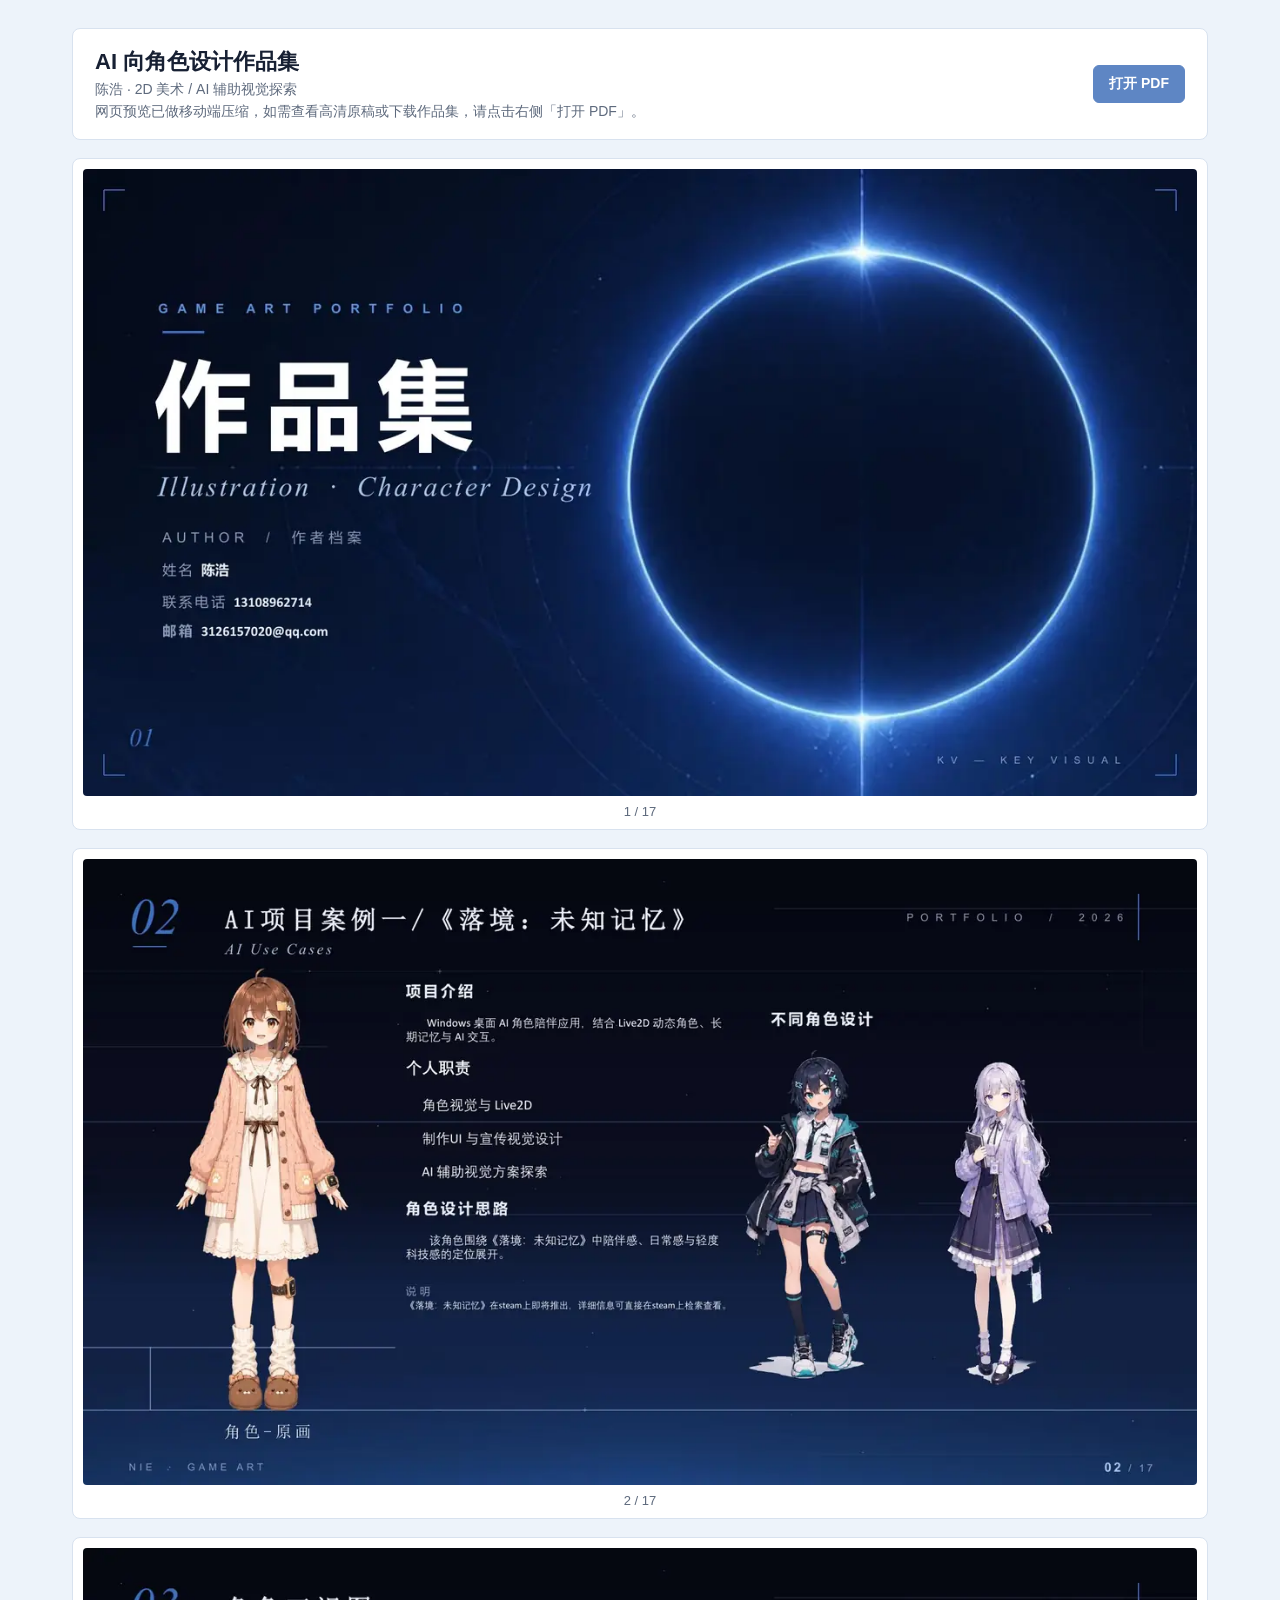
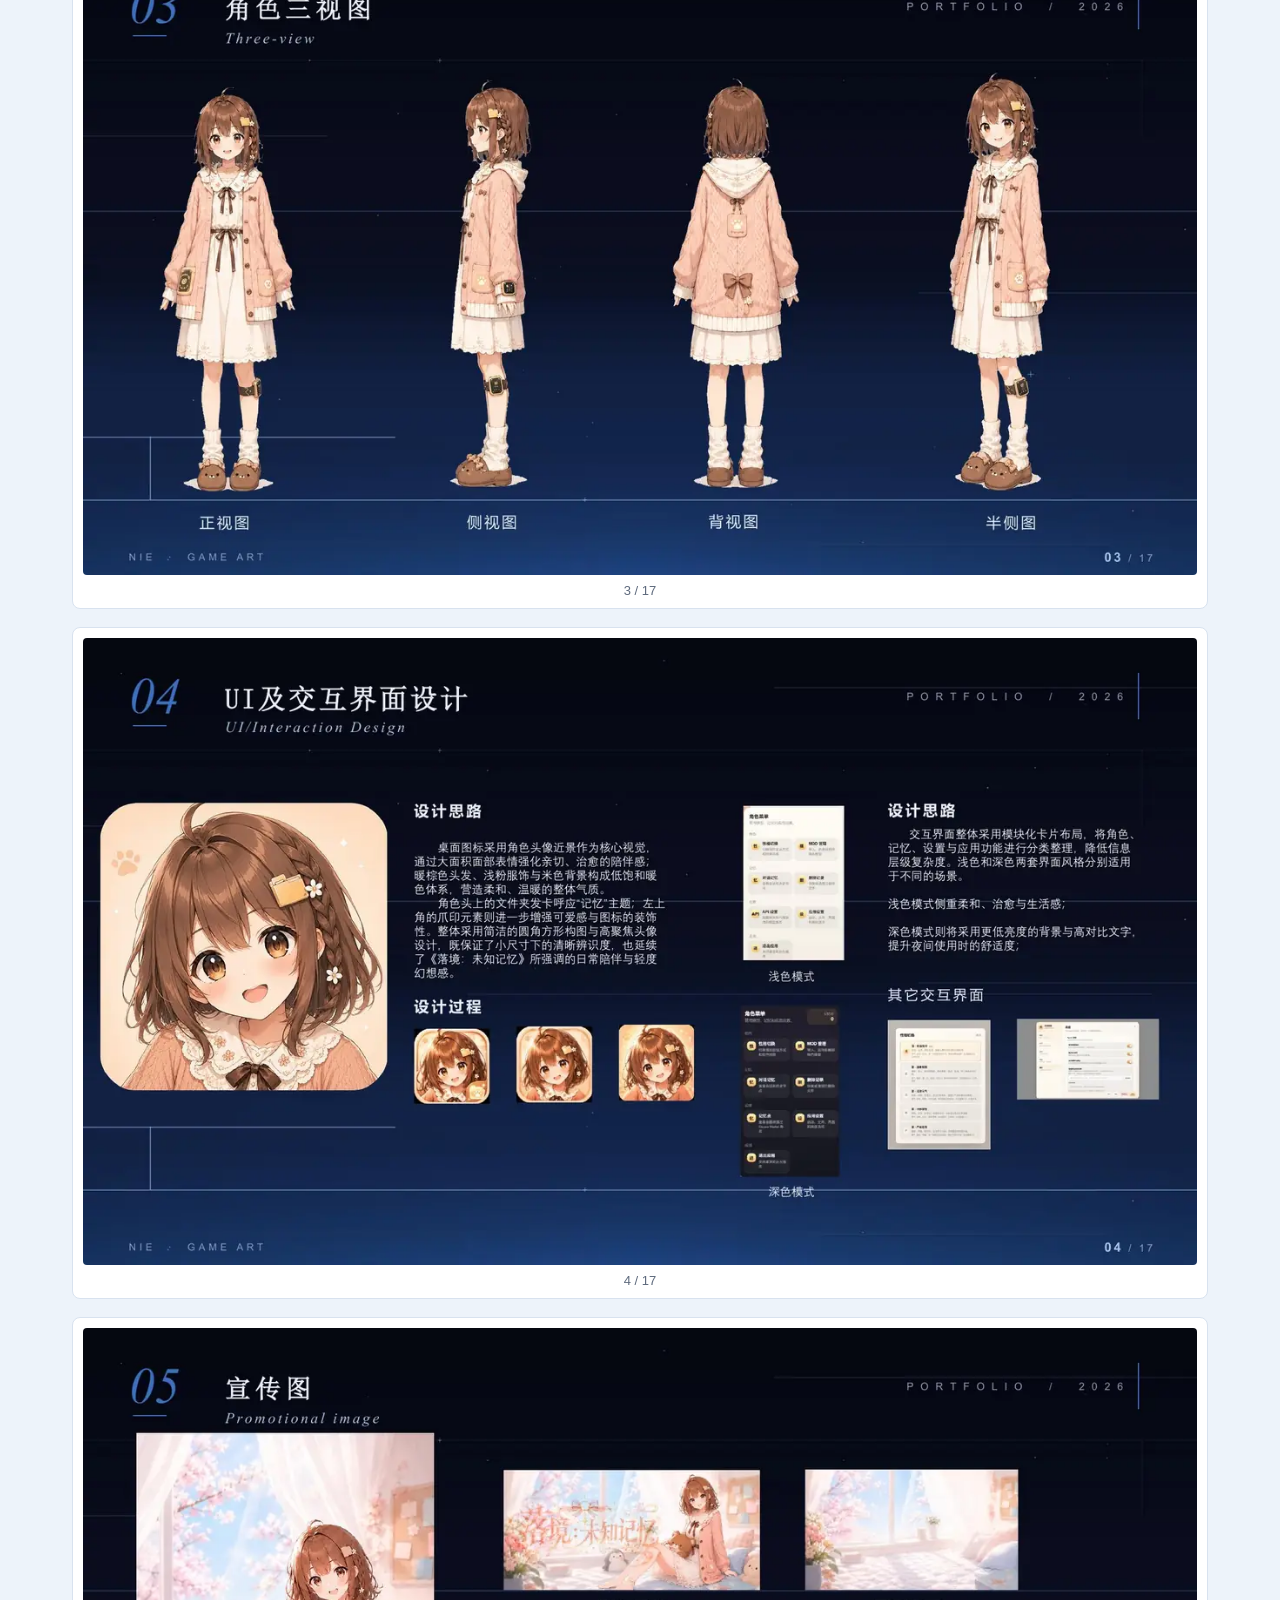
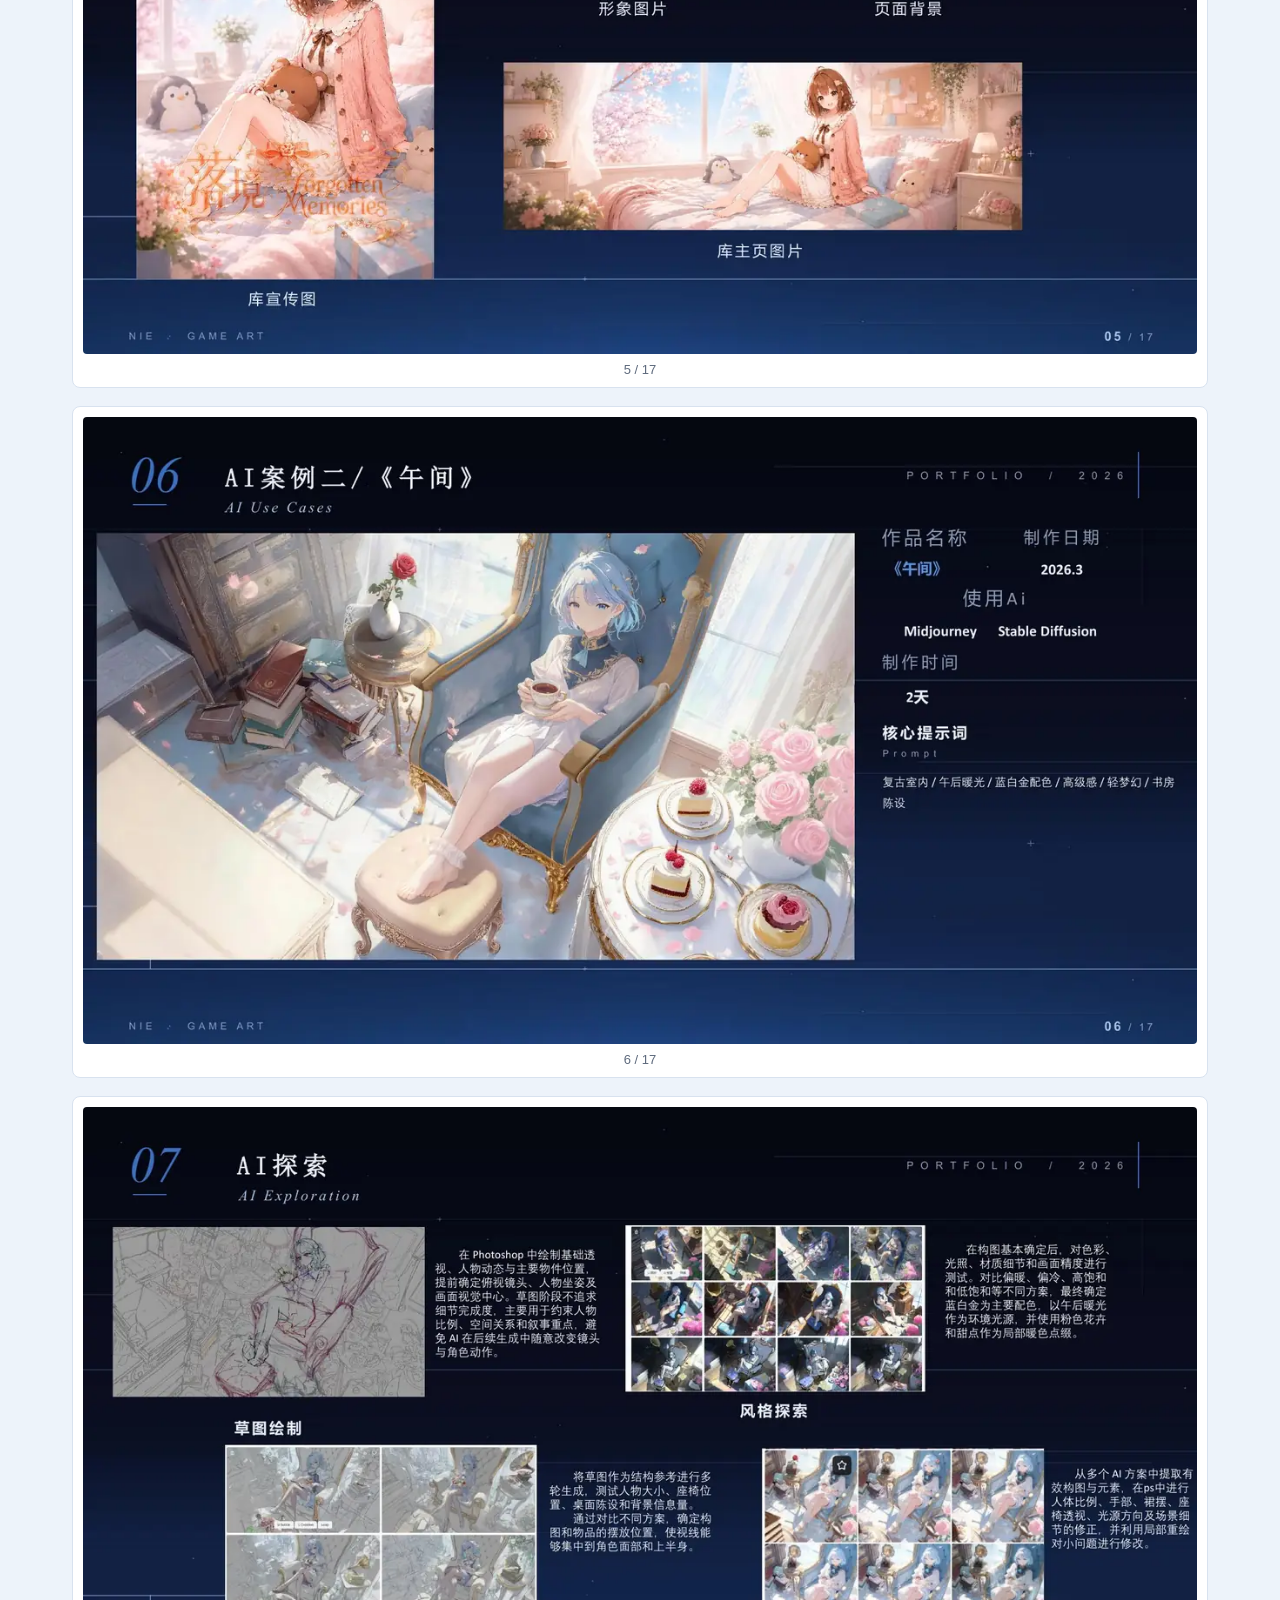
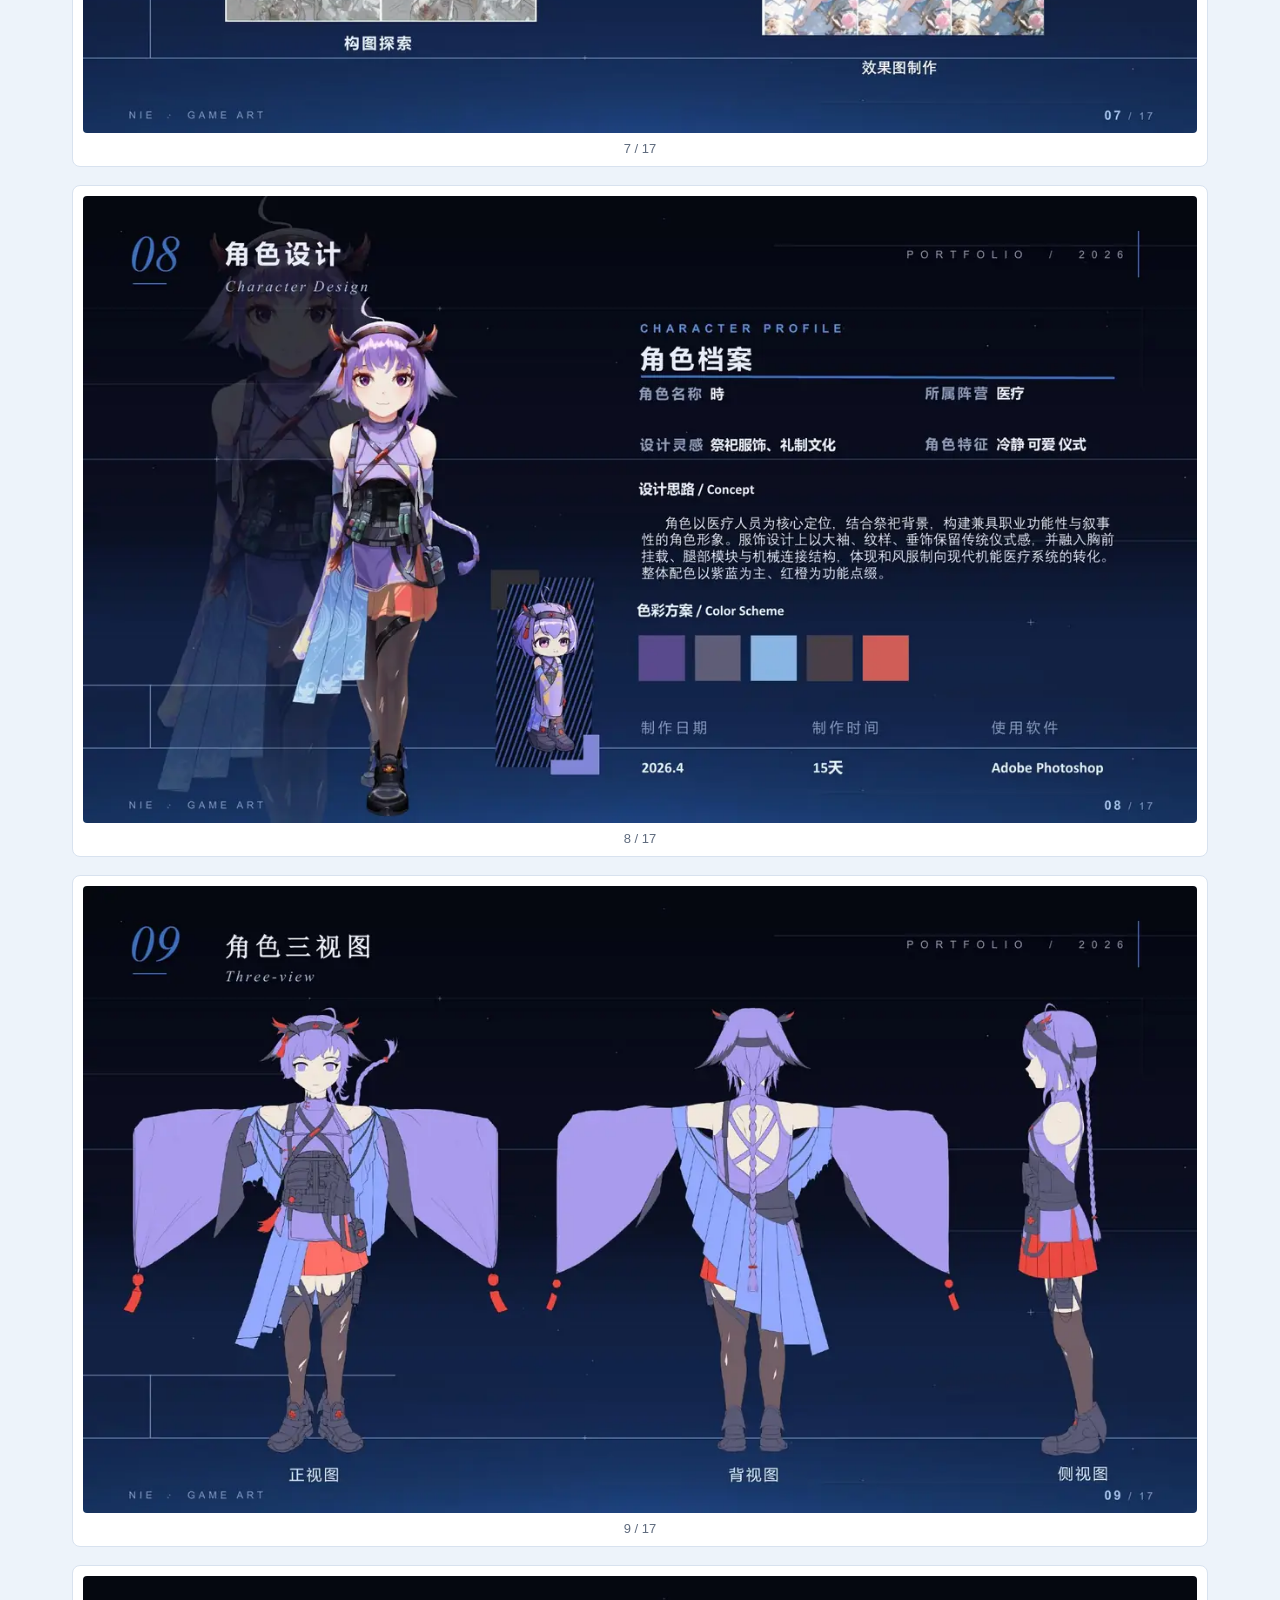
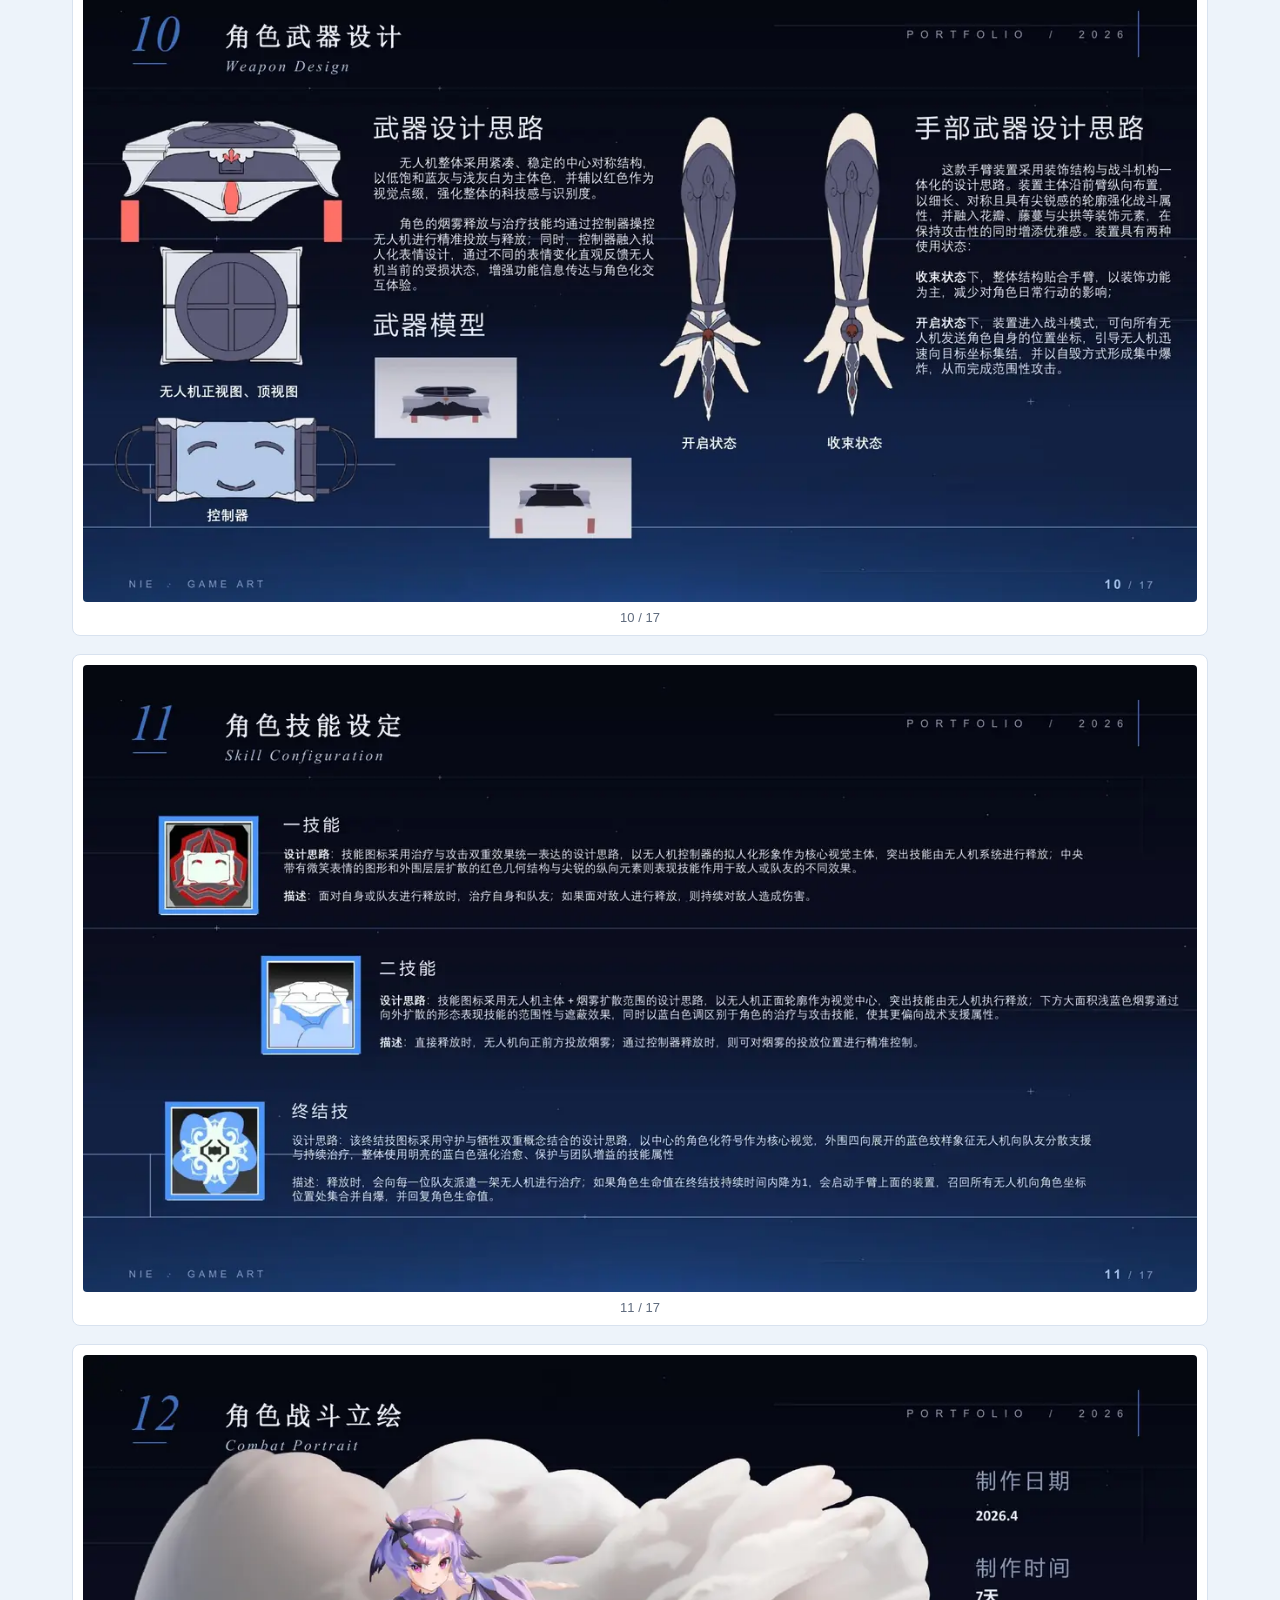
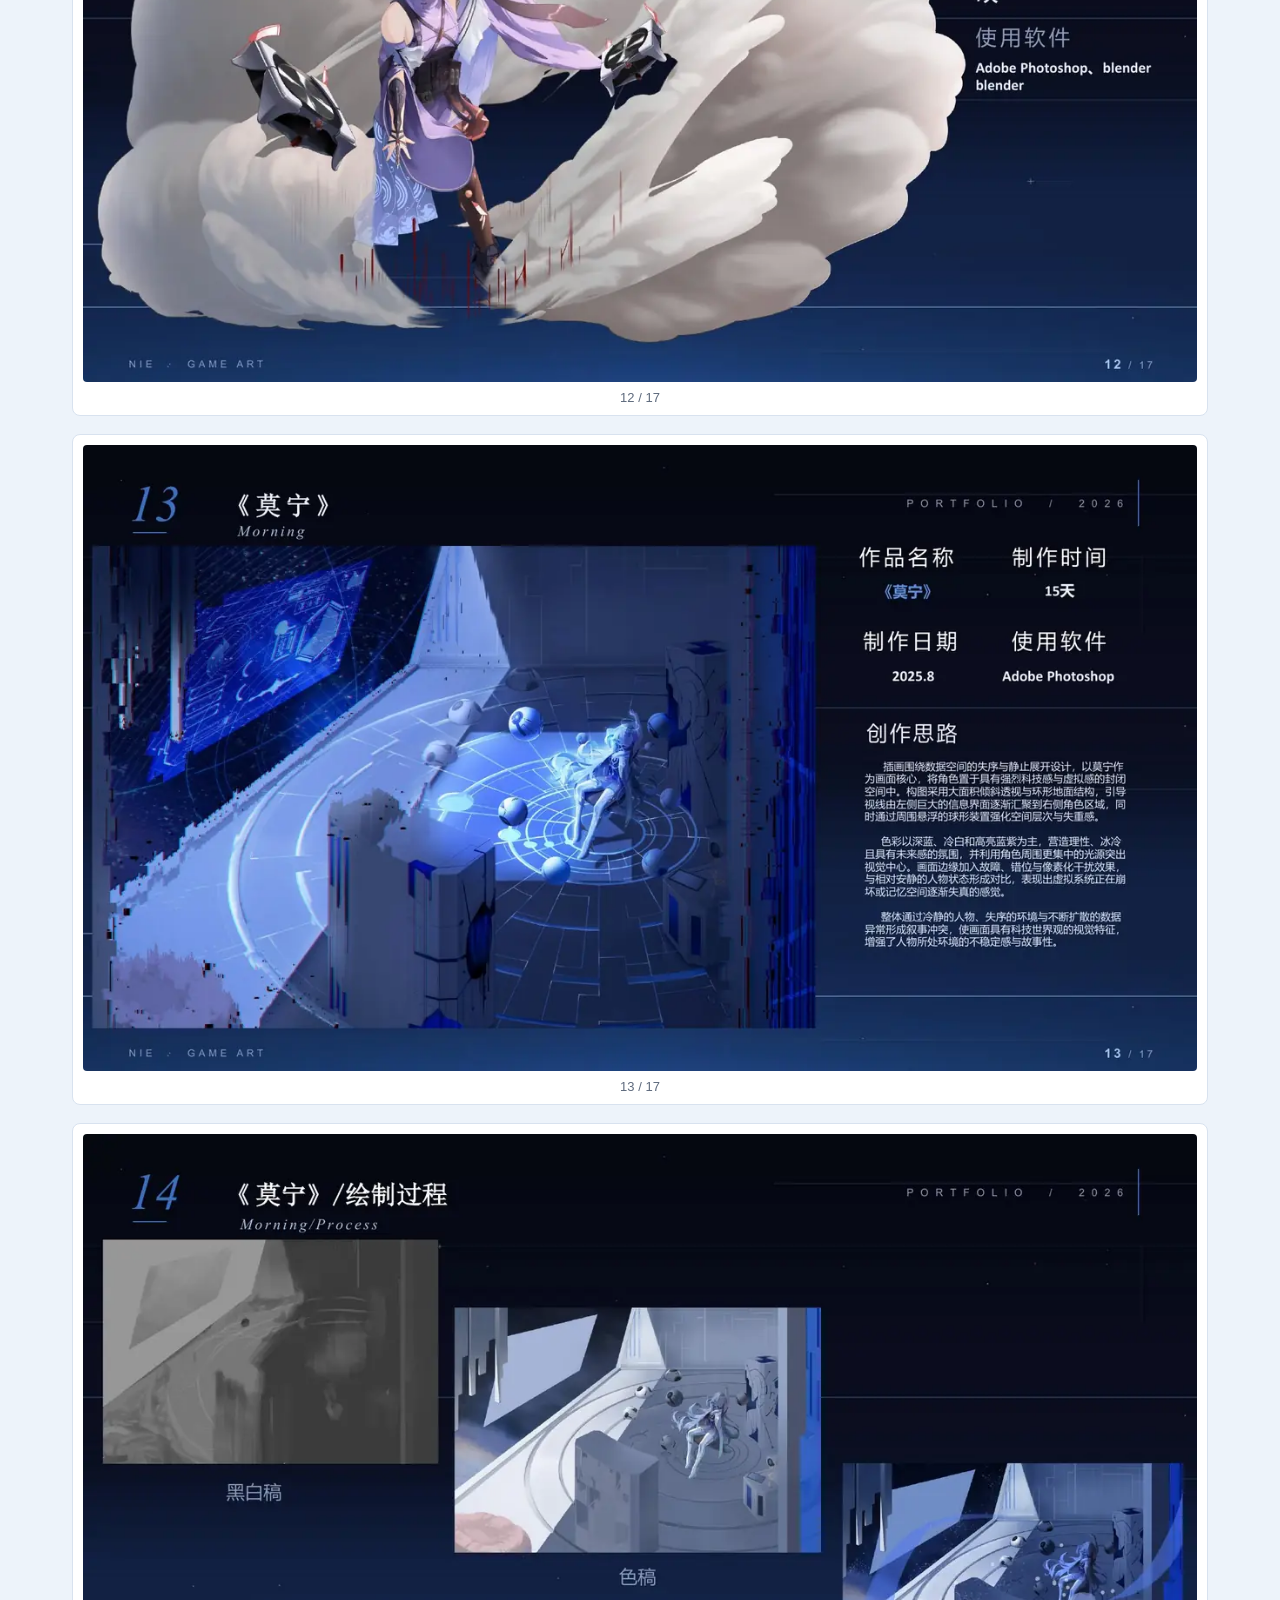
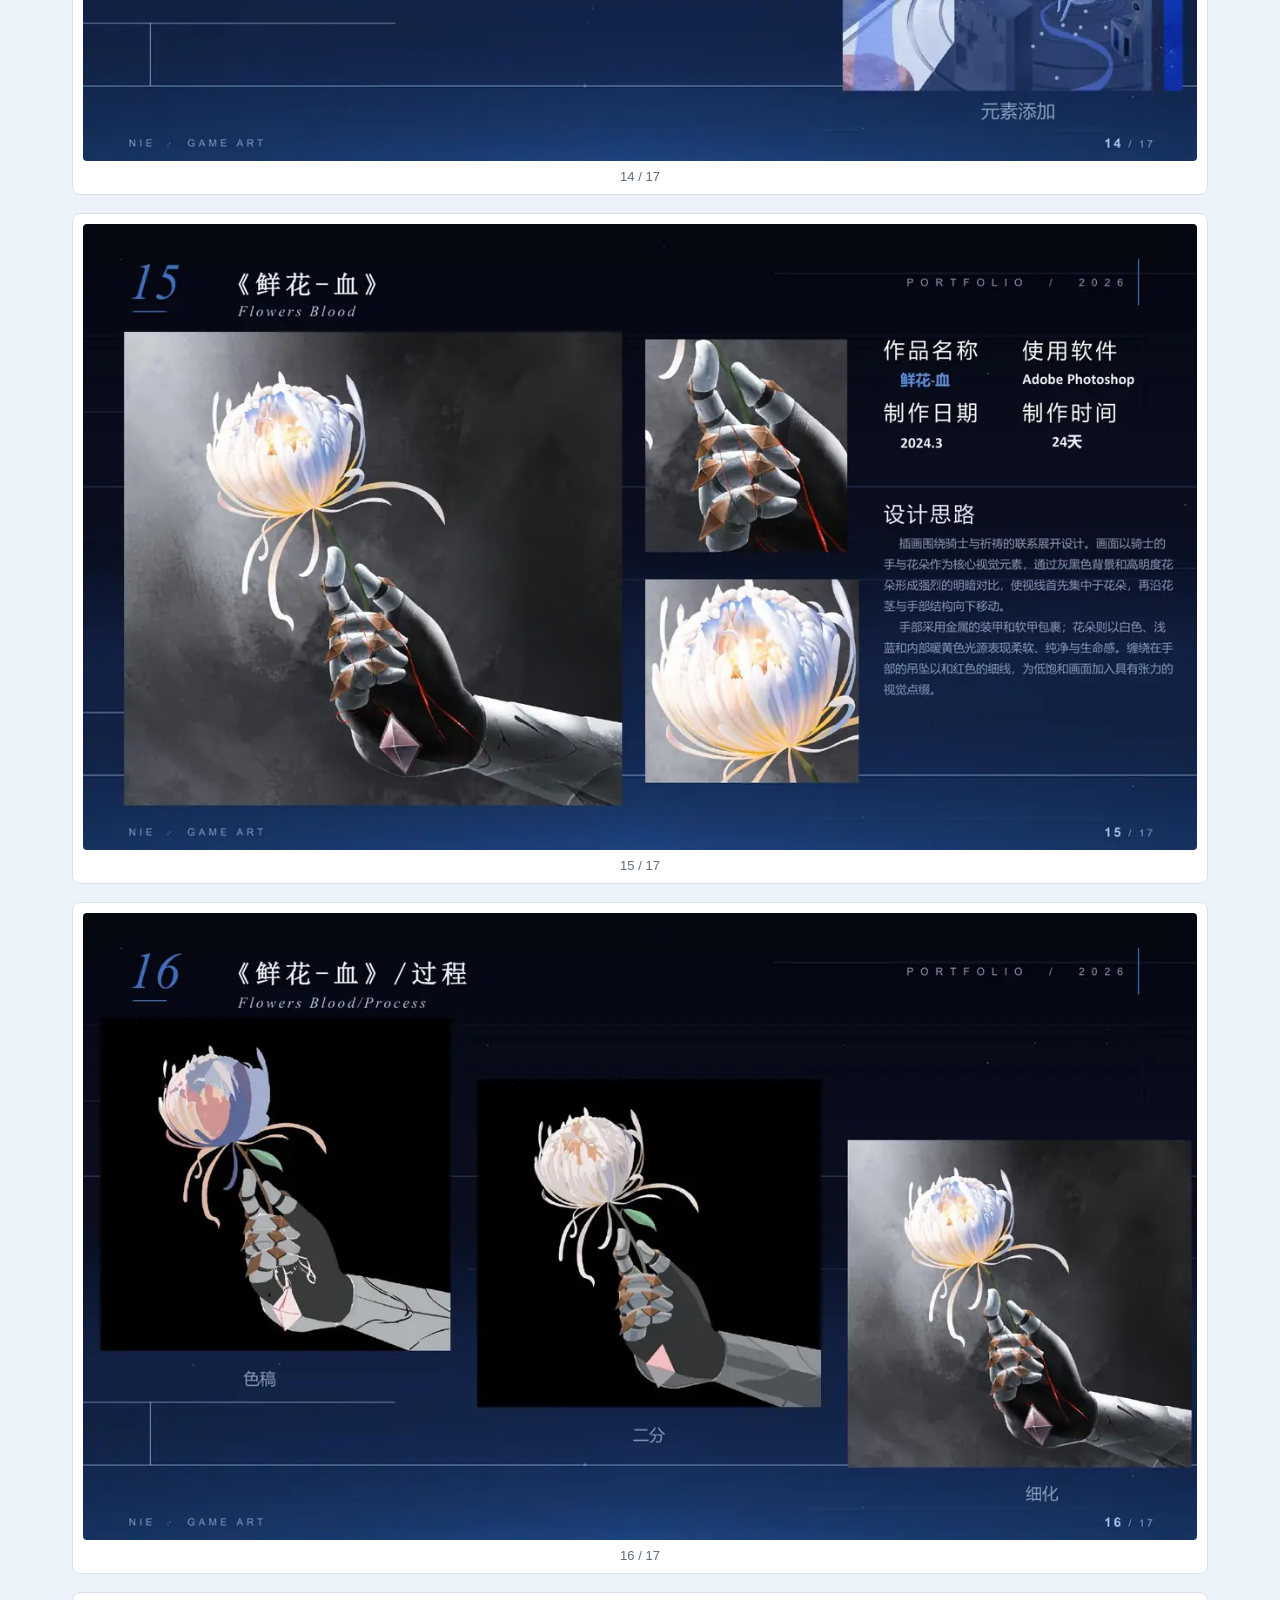
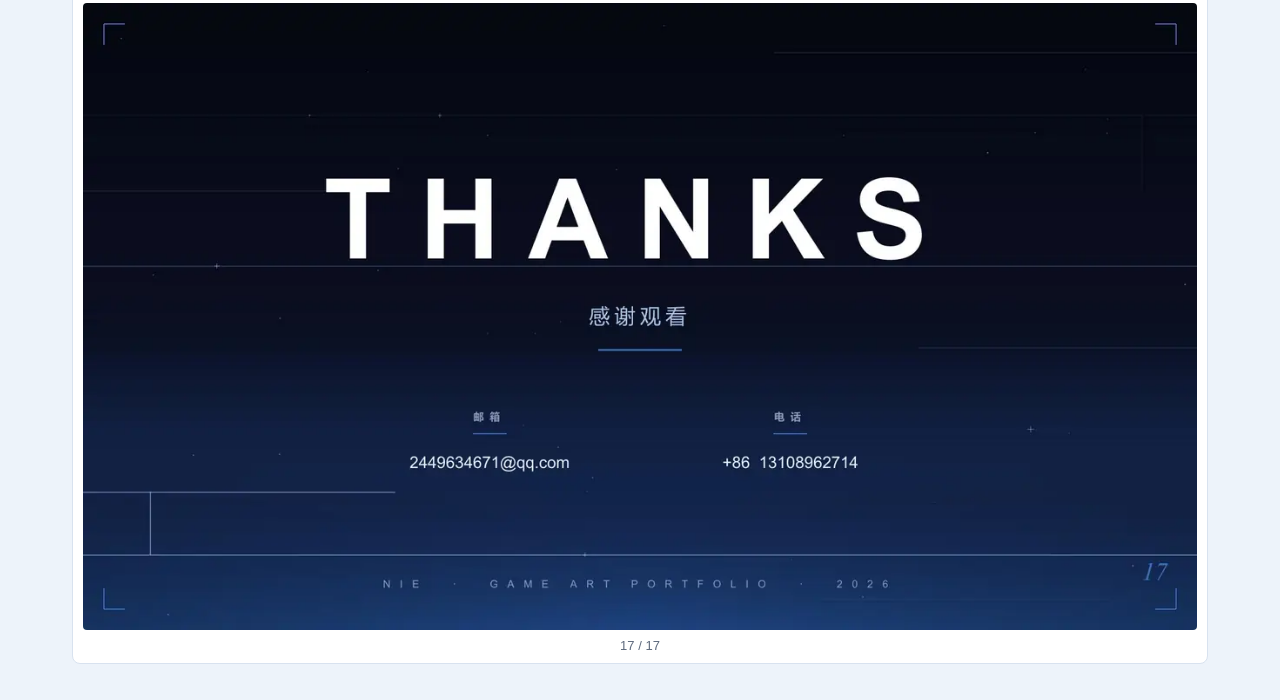
==== commit 6f9fa6c7: "Add high-resolution PDF viewing note" ====
--- a/portfolio-ai/index.html
+++ b/portfolio-ai/index.html
@@ -12,6 +12,7 @@
         <div class="brand">
           <strong>AI 向角色设计作品集</strong>
           <span>陈浩 · 2D 美术 / AI 辅助视觉探索</span>
+          <span class="view-note">网页预览已做移动端压缩，如需查看高清原稿或下载作品集，请点击右侧「打开 PDF」。</span>
         </div>
         <nav class="actions" aria-label="页面操作">
           <a class="button primary" href="../assets/portfolio-ai.pdf">打开 PDF</a>
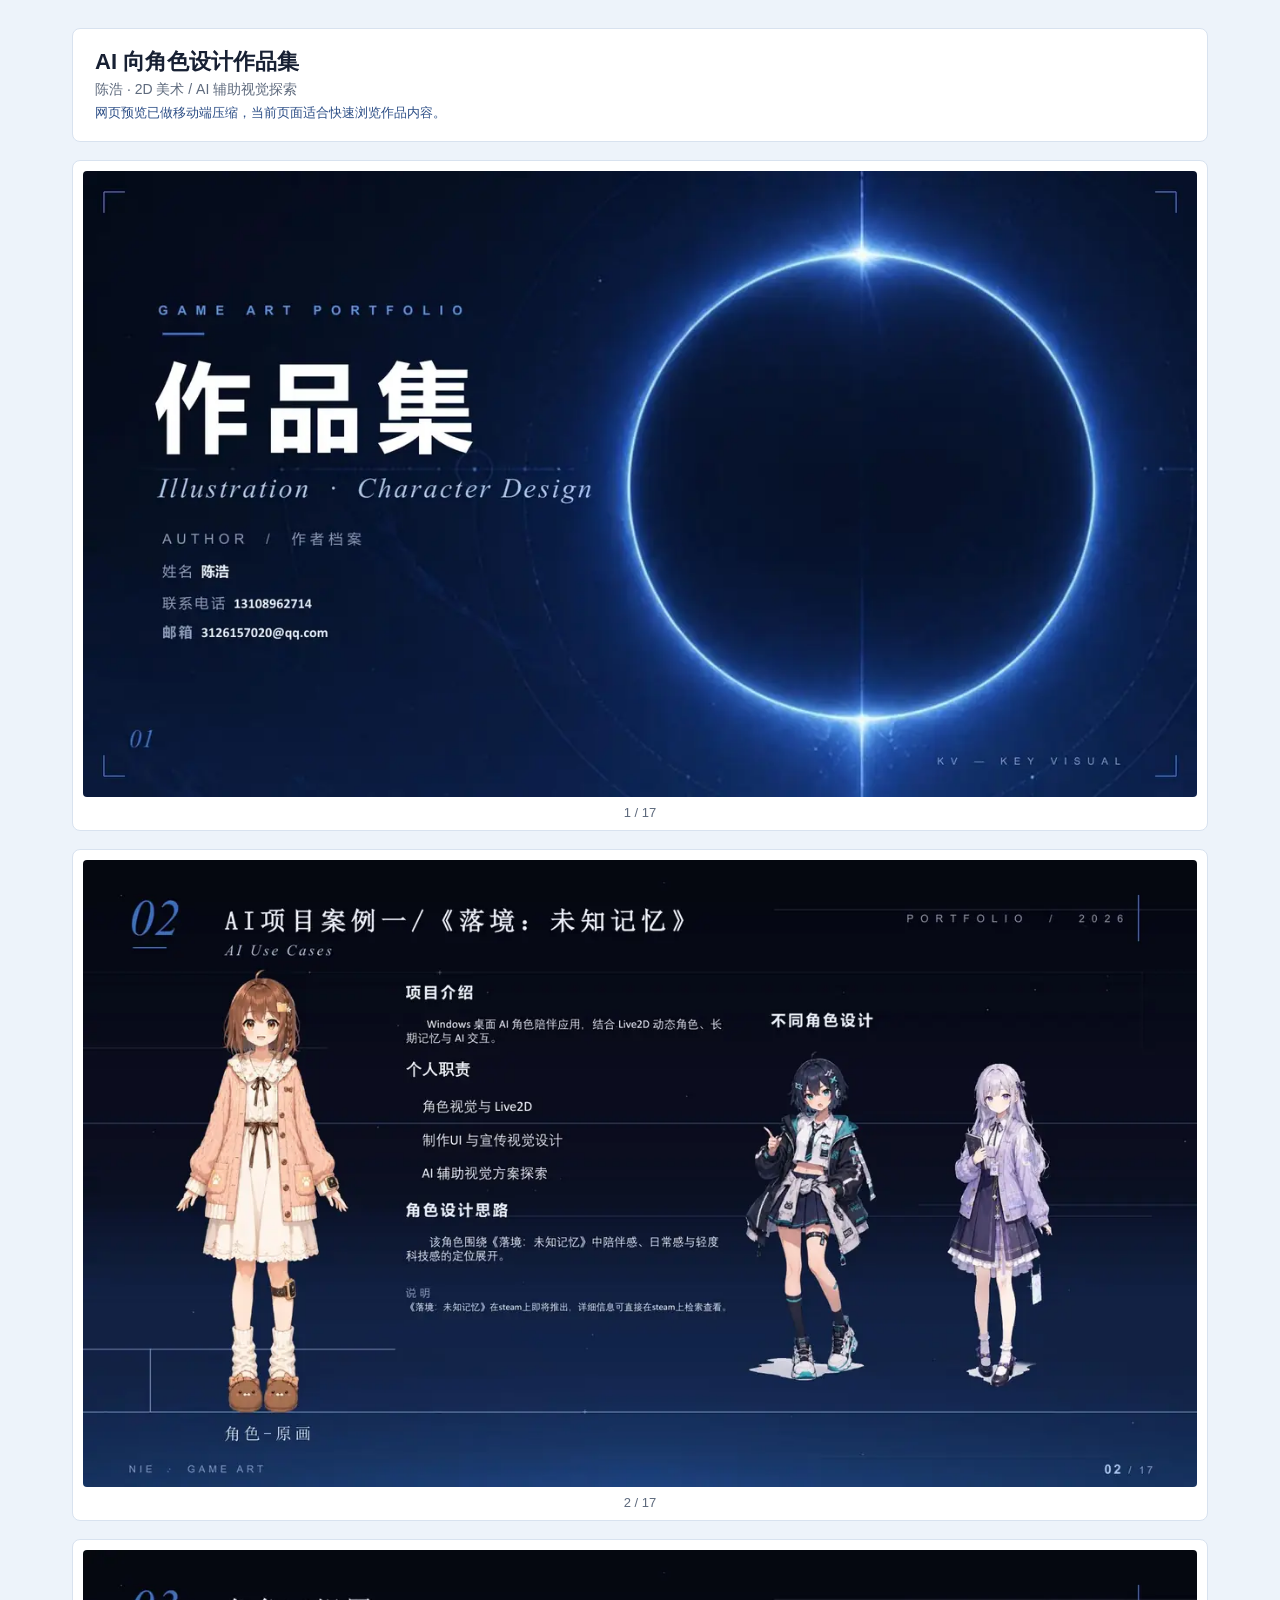
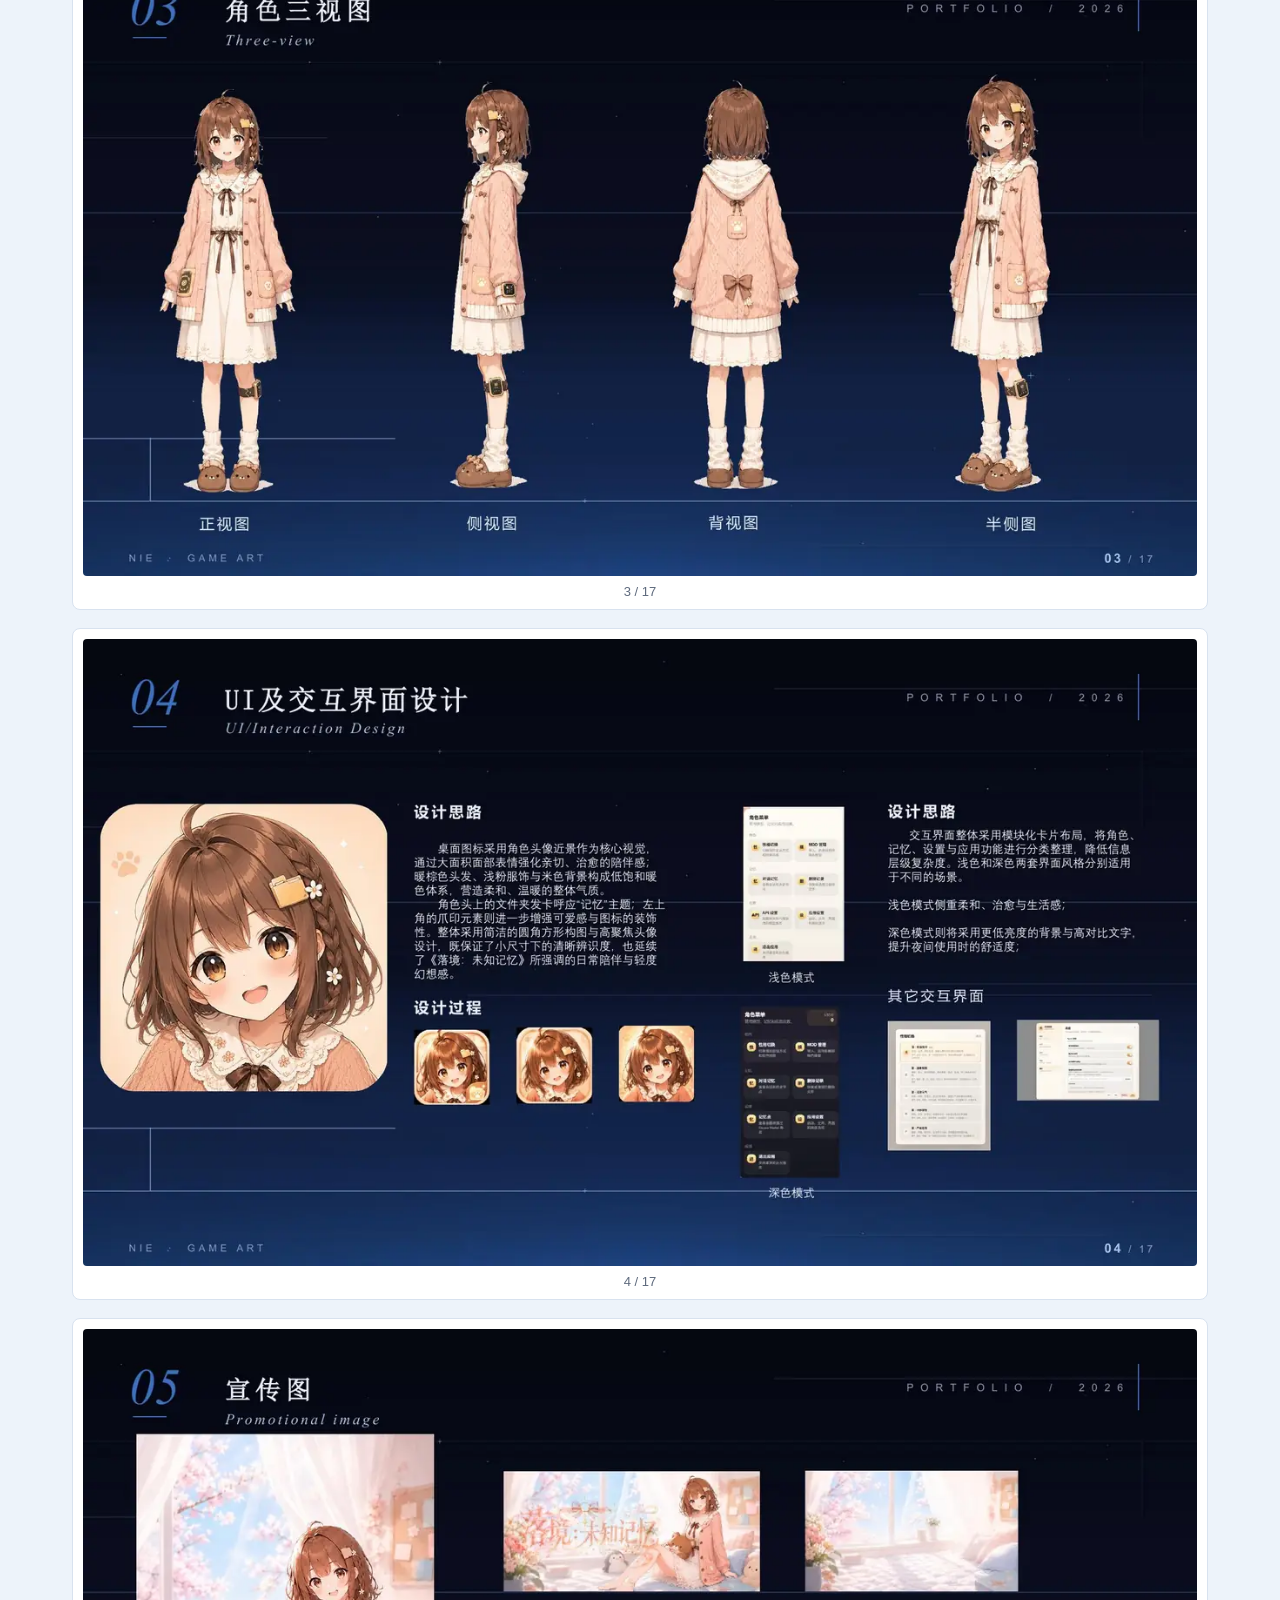
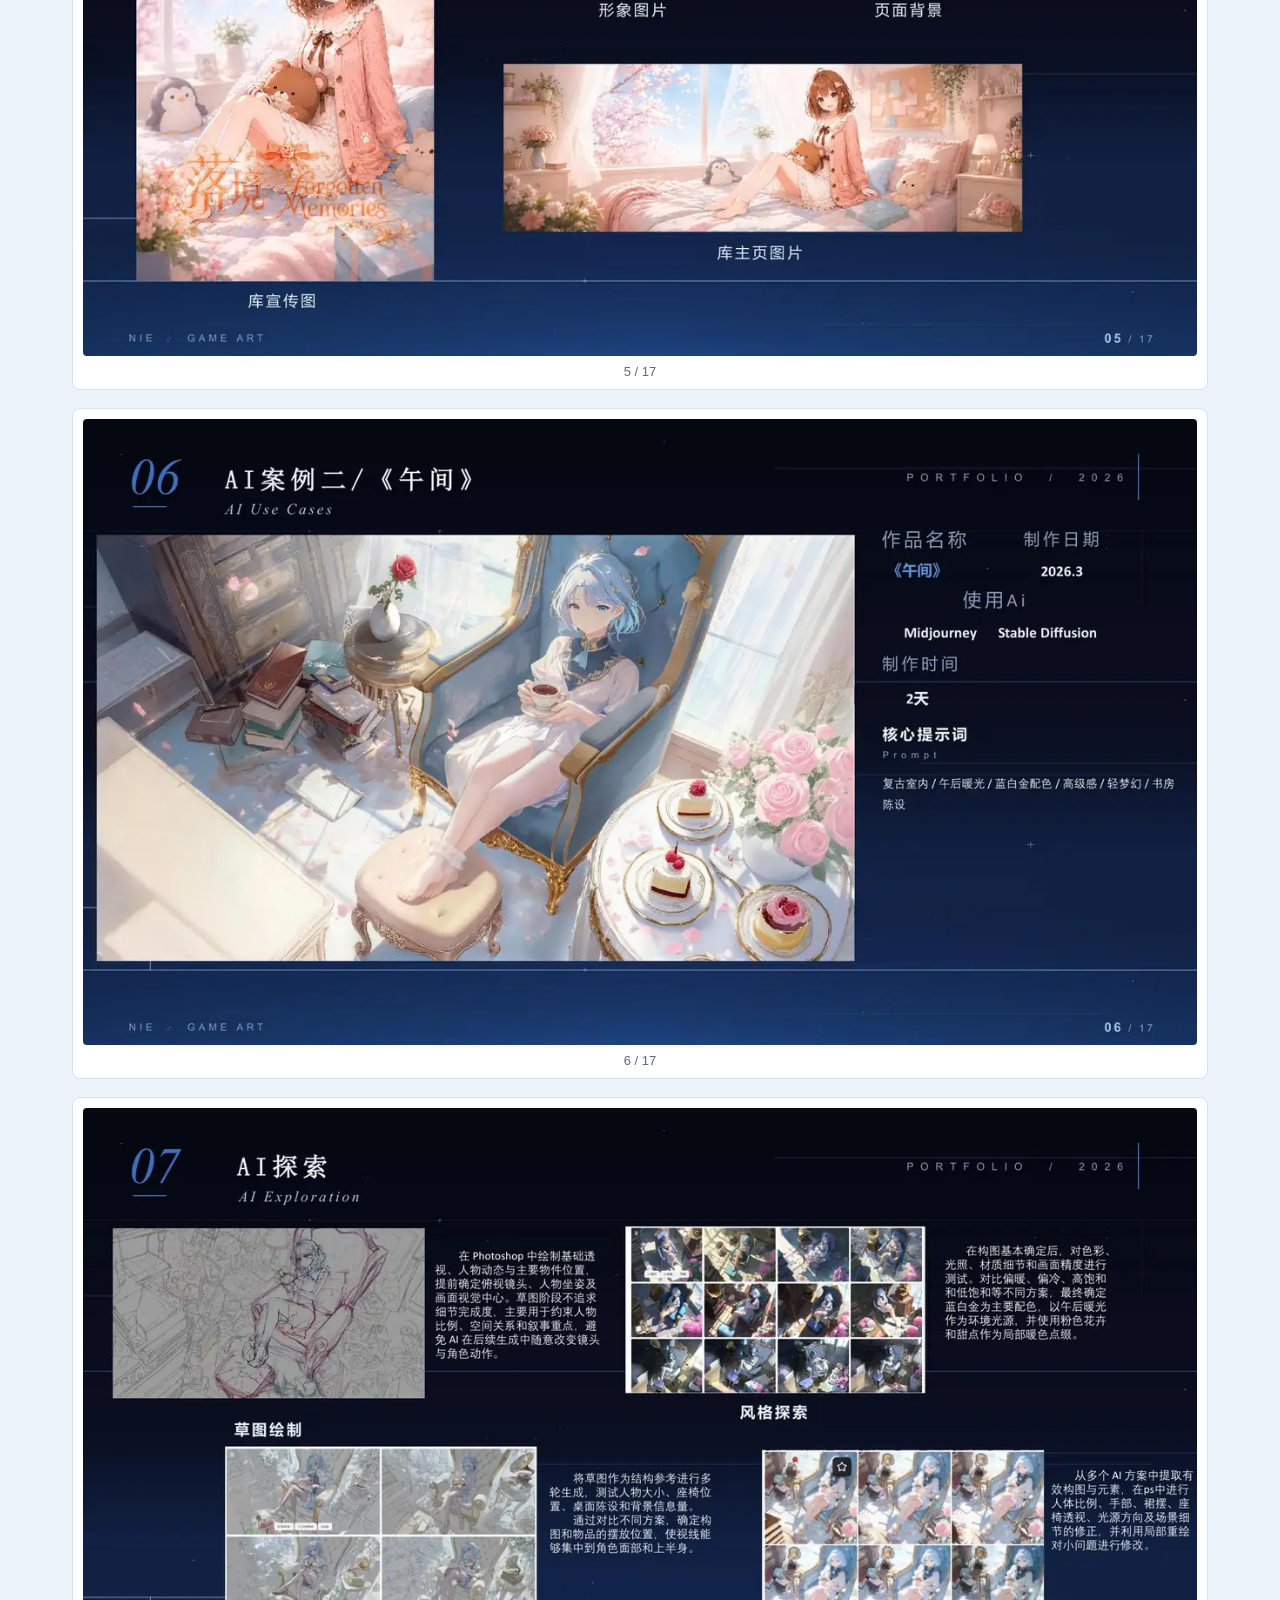
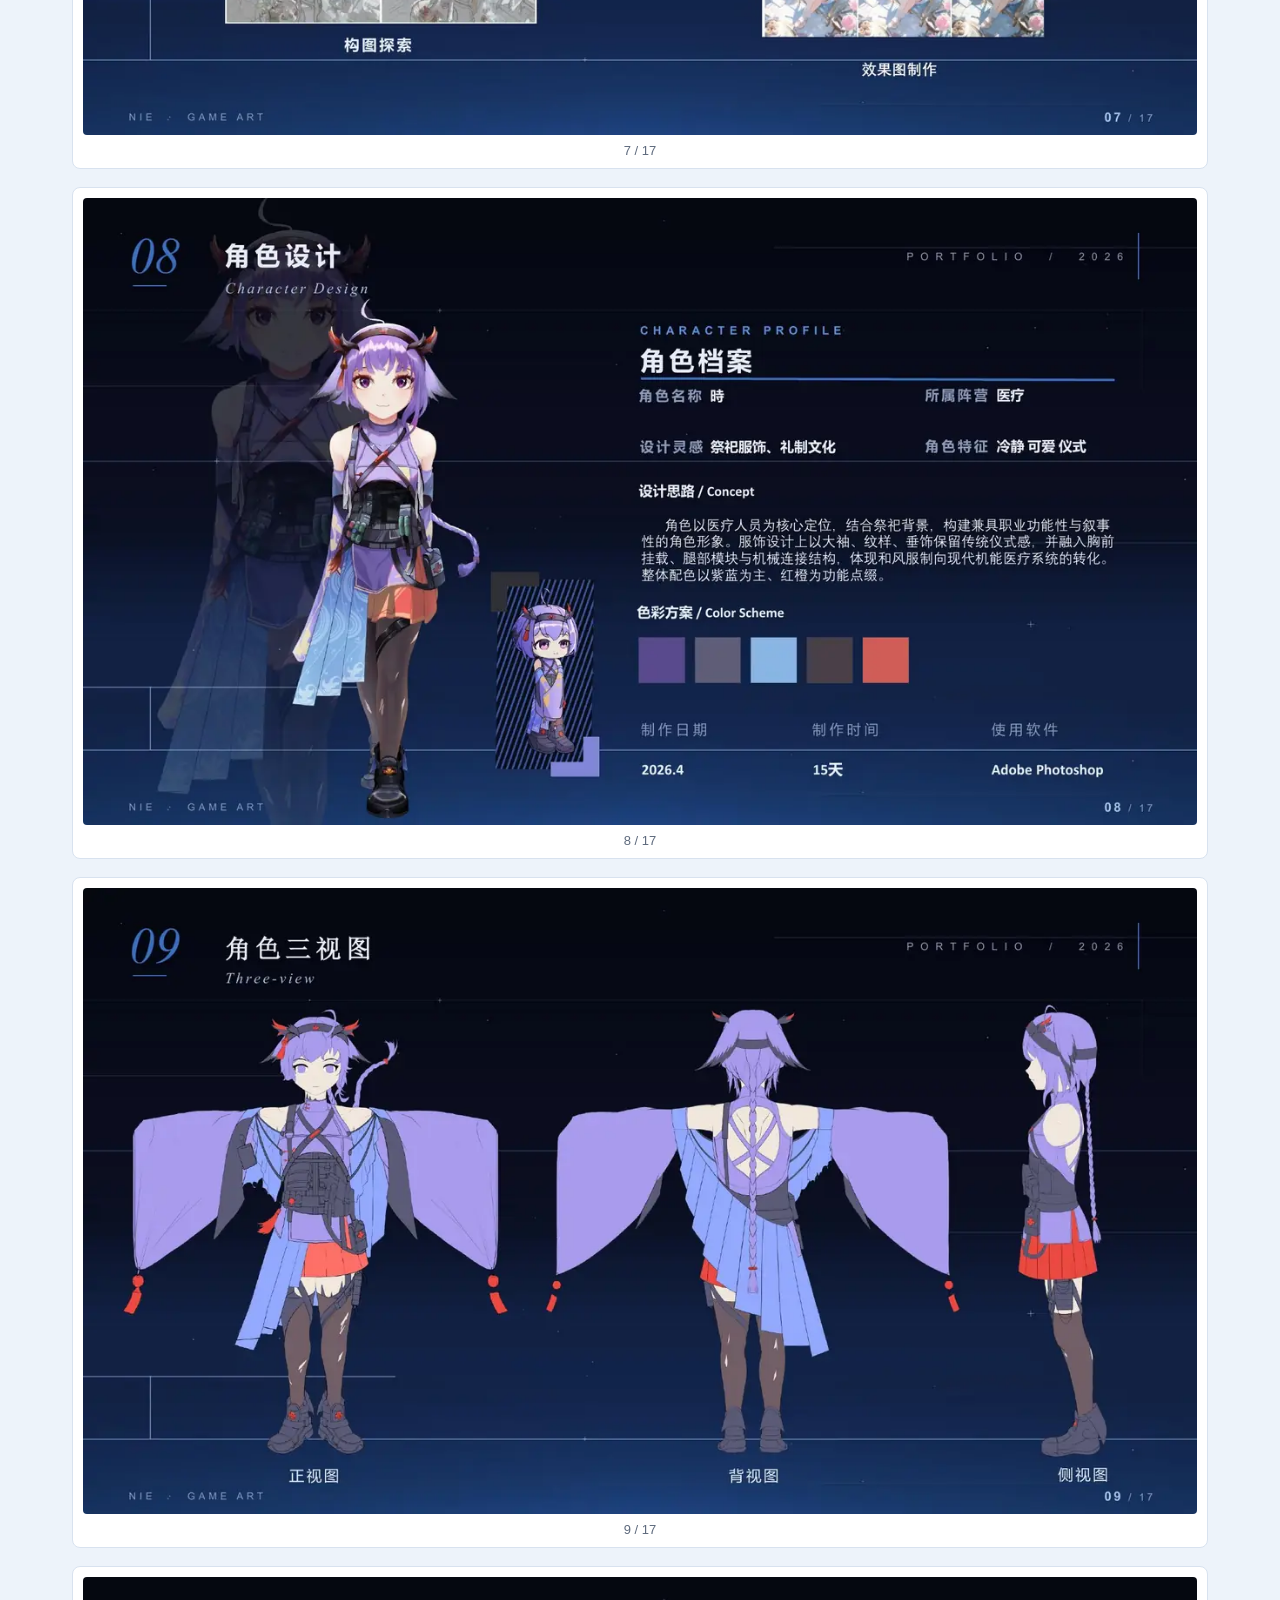
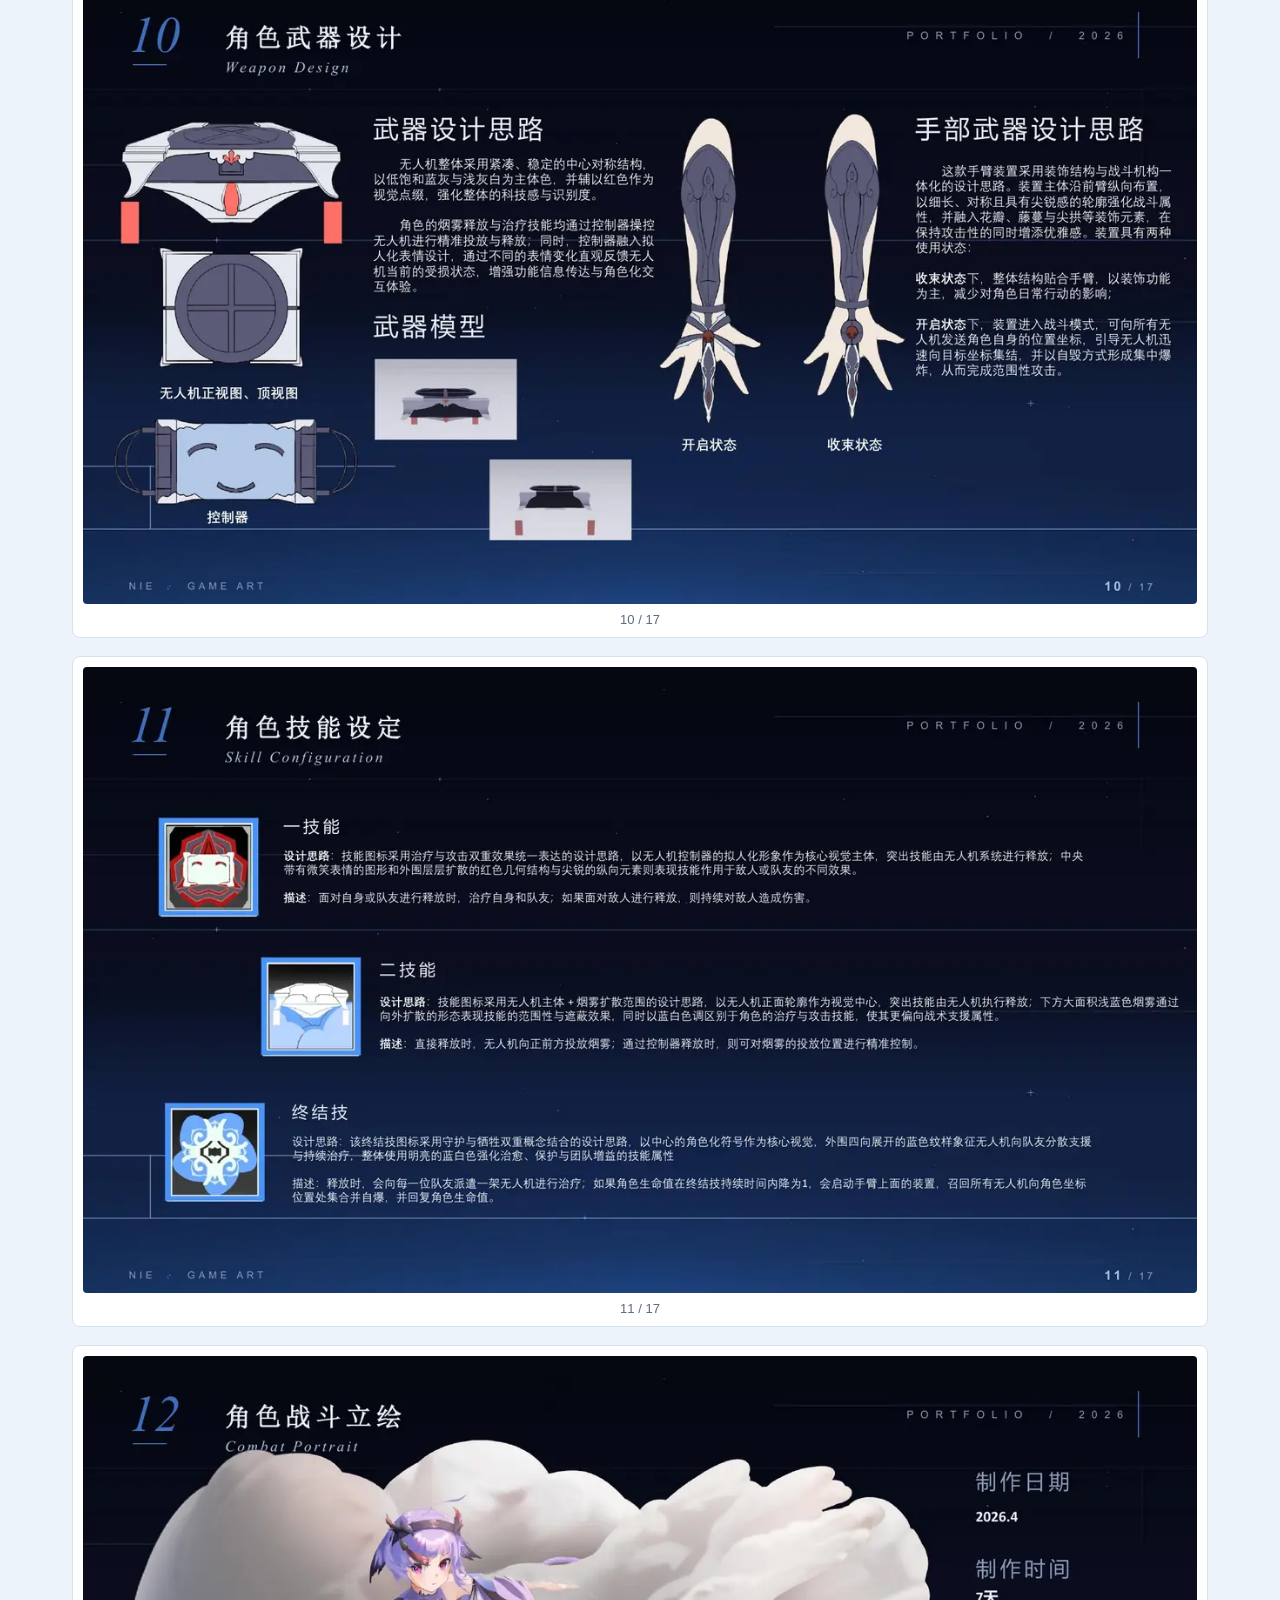
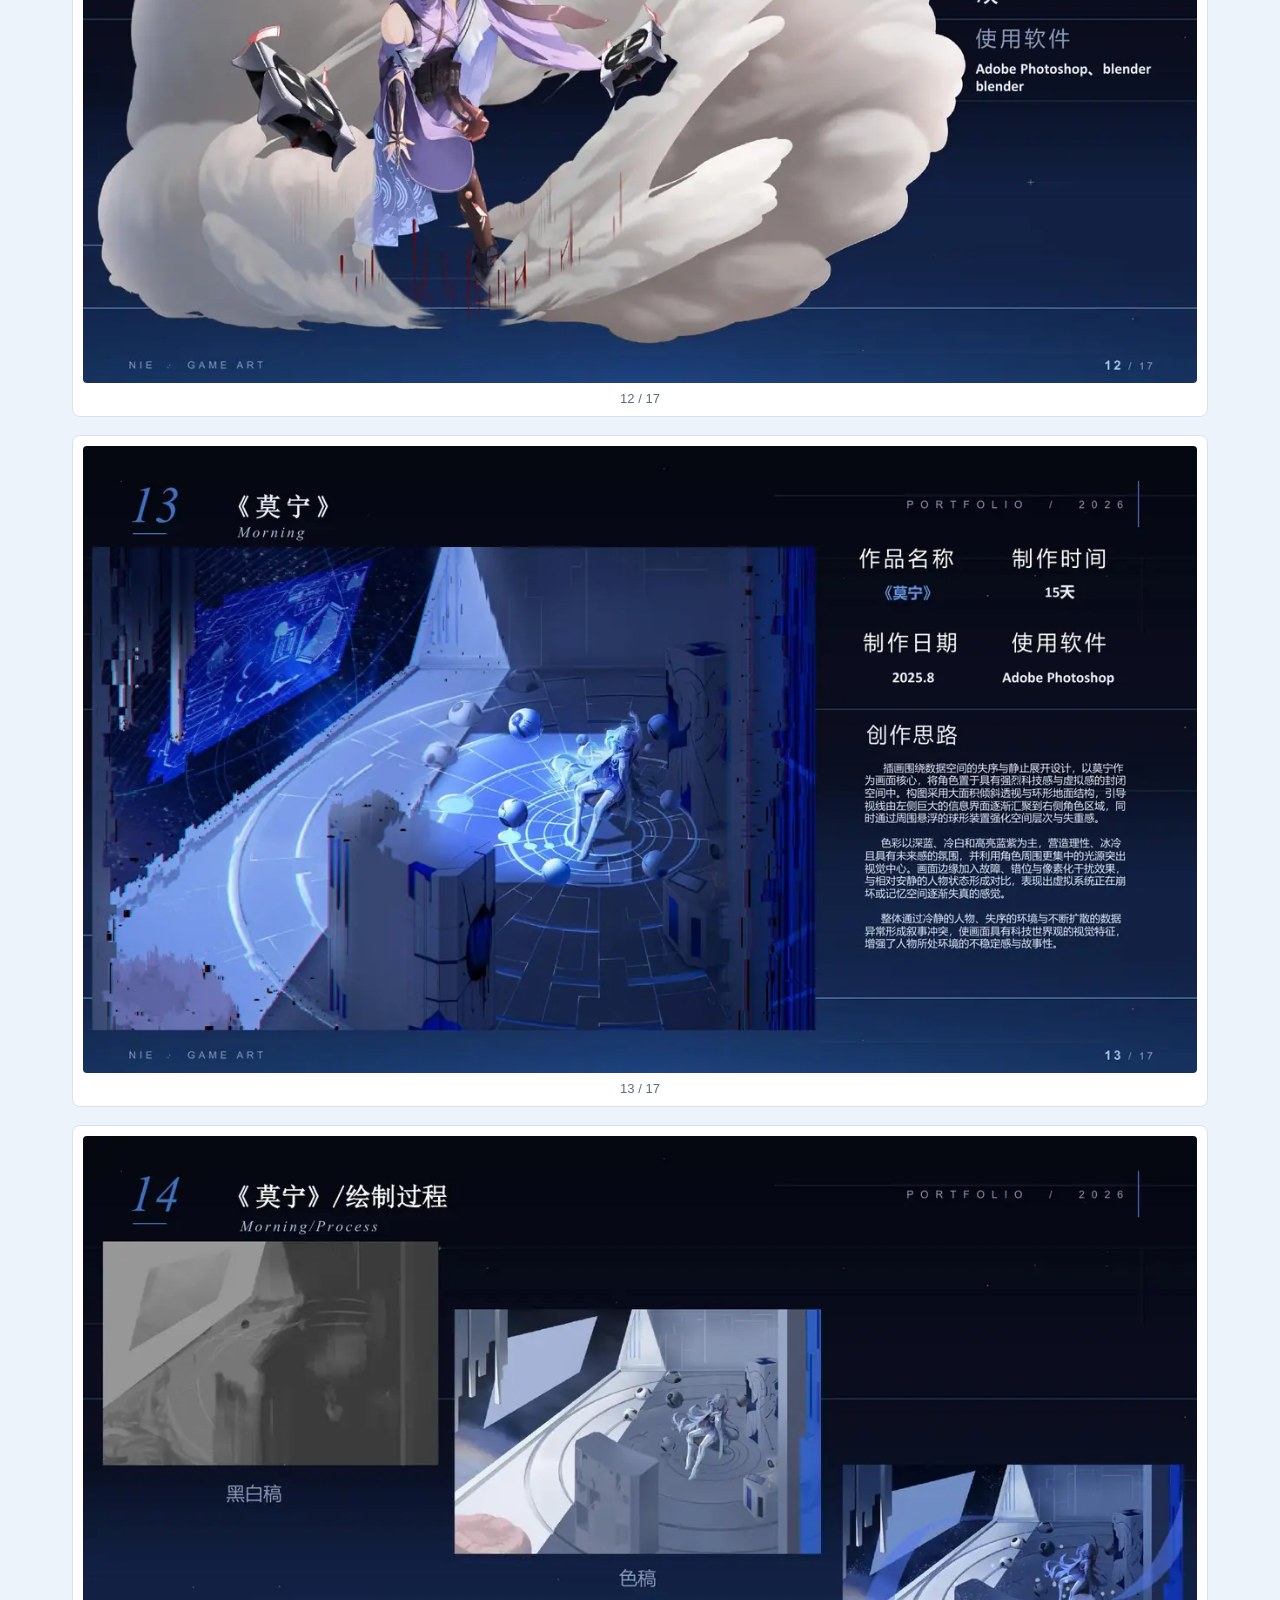
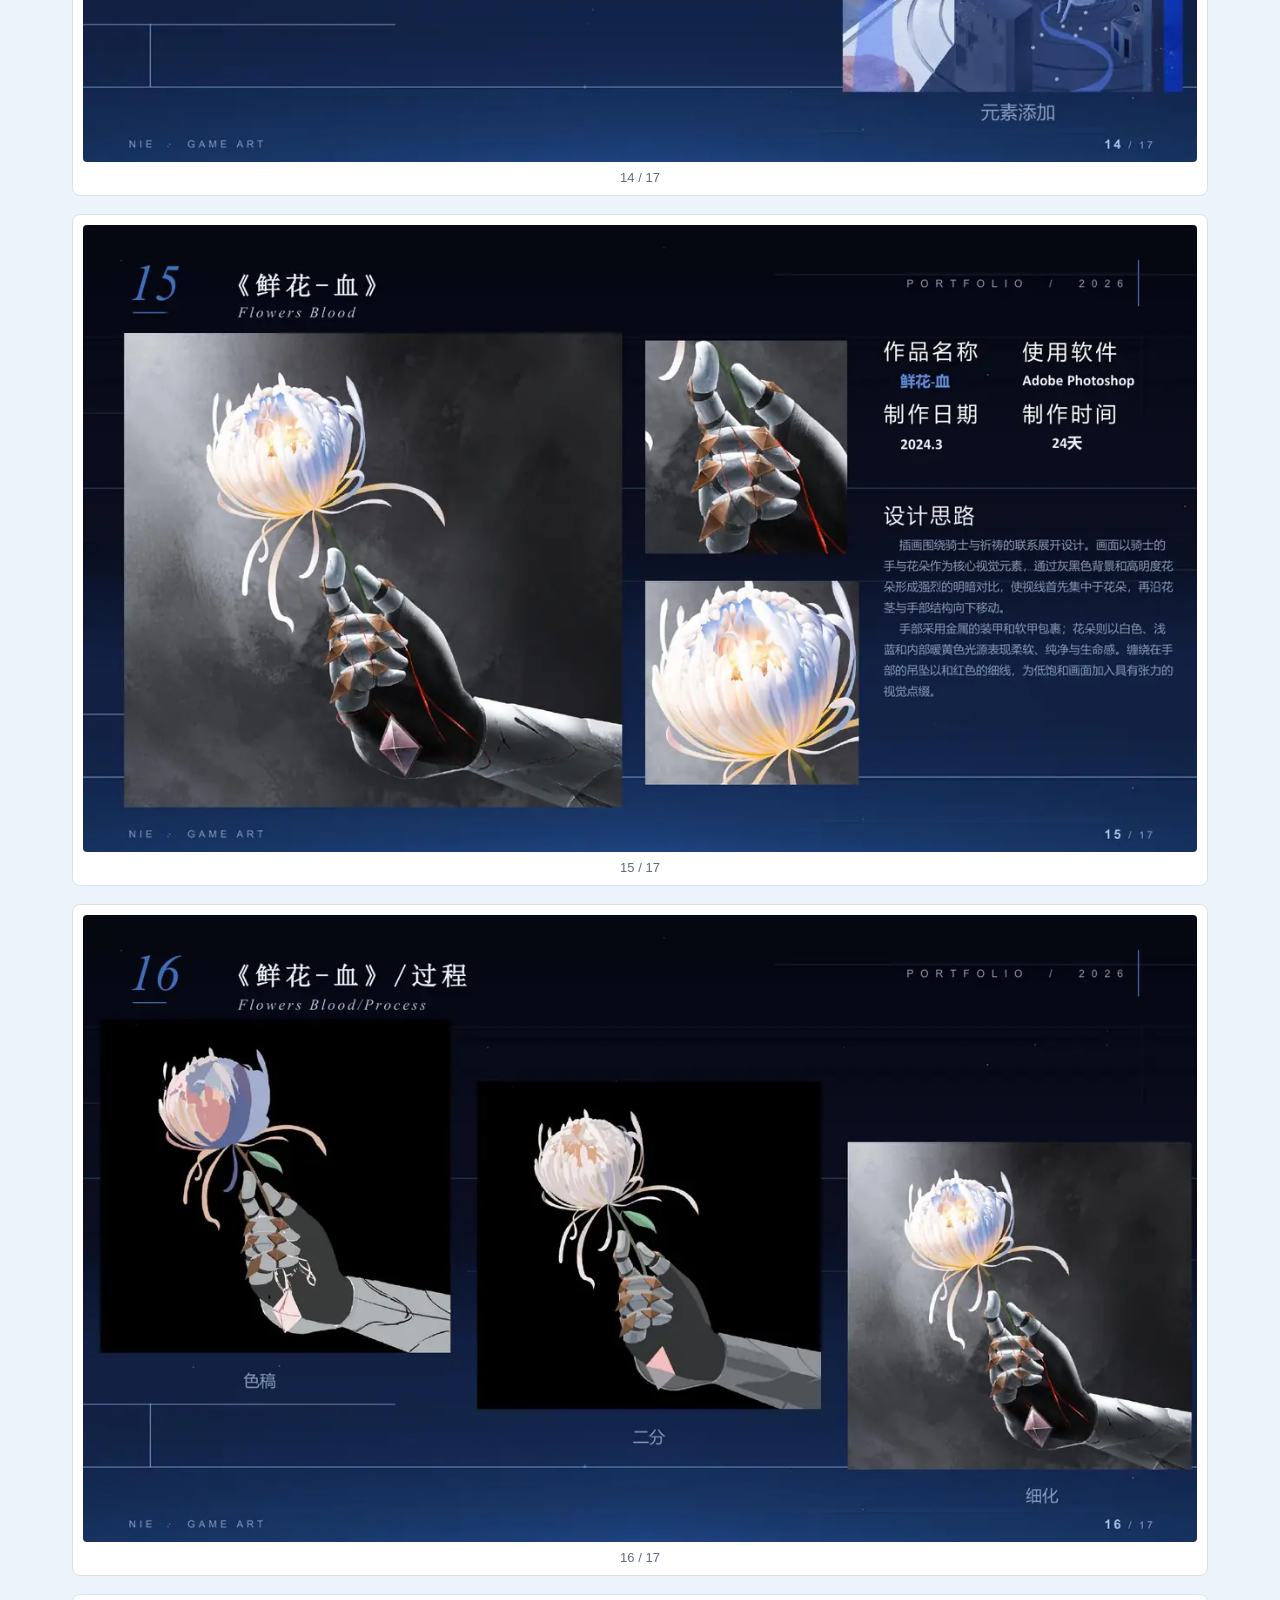
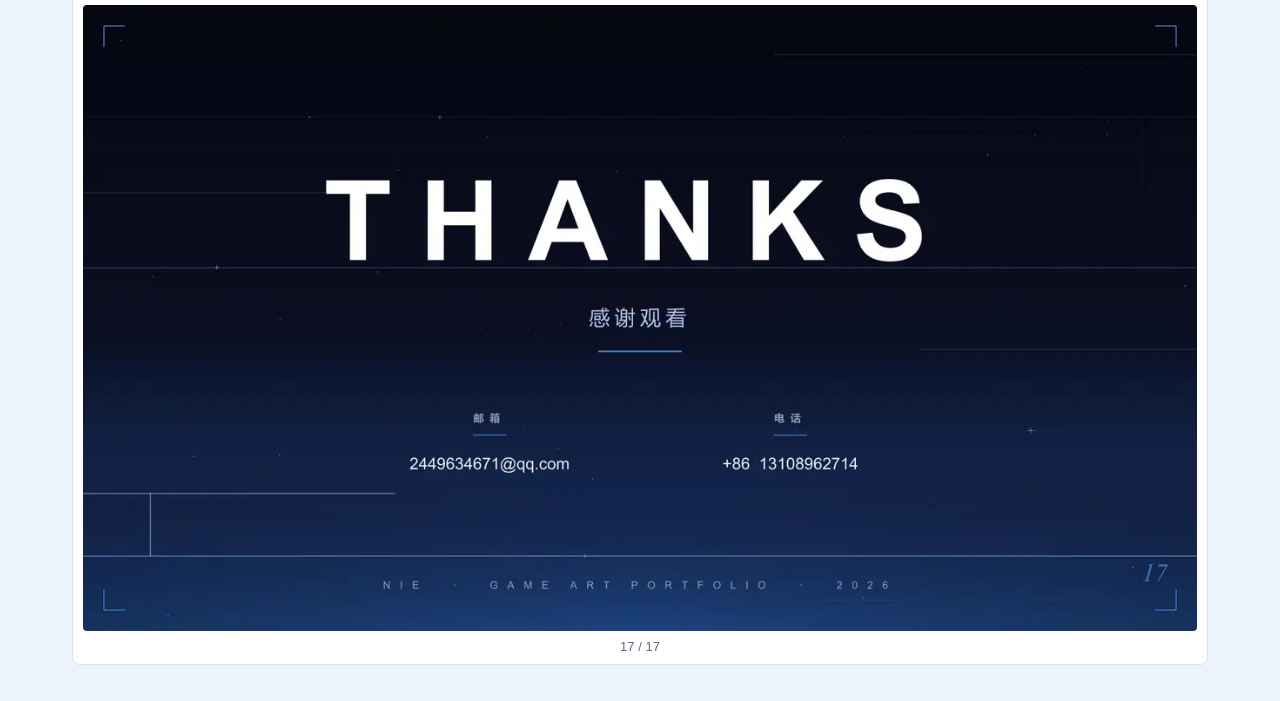
==== commit 0899dded: "Hide PDF buttons on portfolio pages" ====
--- a/portfolio-ai/index.html
+++ b/portfolio-ai/index.html
@@ -12,11 +12,8 @@
         <div class="brand">
           <strong>AI 向角色设计作品集</strong>
           <span>陈浩 · 2D 美术 / AI 辅助视觉探索</span>
-          <span class="view-note">网页预览已做移动端压缩，如需查看高清原稿或下载作品集，请点击右侧「打开 PDF」。</span>
+          <span class="view-note">网页预览已做移动端压缩，当前页面适合快速浏览作品内容。</span>
         </div>
-        <nav class="actions" aria-label="页面操作">
-          <a class="button primary" href="../assets/portfolio-ai.pdf">打开 PDF</a>
-        </nav>
       </header>
 
       <section class="page-viewer" aria-label="AI 向角色设计作品集页面预览">
--- a/styles.css
+++ b/styles.css
@@ -57,6 +57,12 @@
   font-size: 14px;
 }
 
+.brand .view-note {
+  color: #2d4f87;
+  font-size: 13px;
+  line-height: 1.5;
+}
+
 .actions {
   display: flex;
   flex-wrap: wrap;
